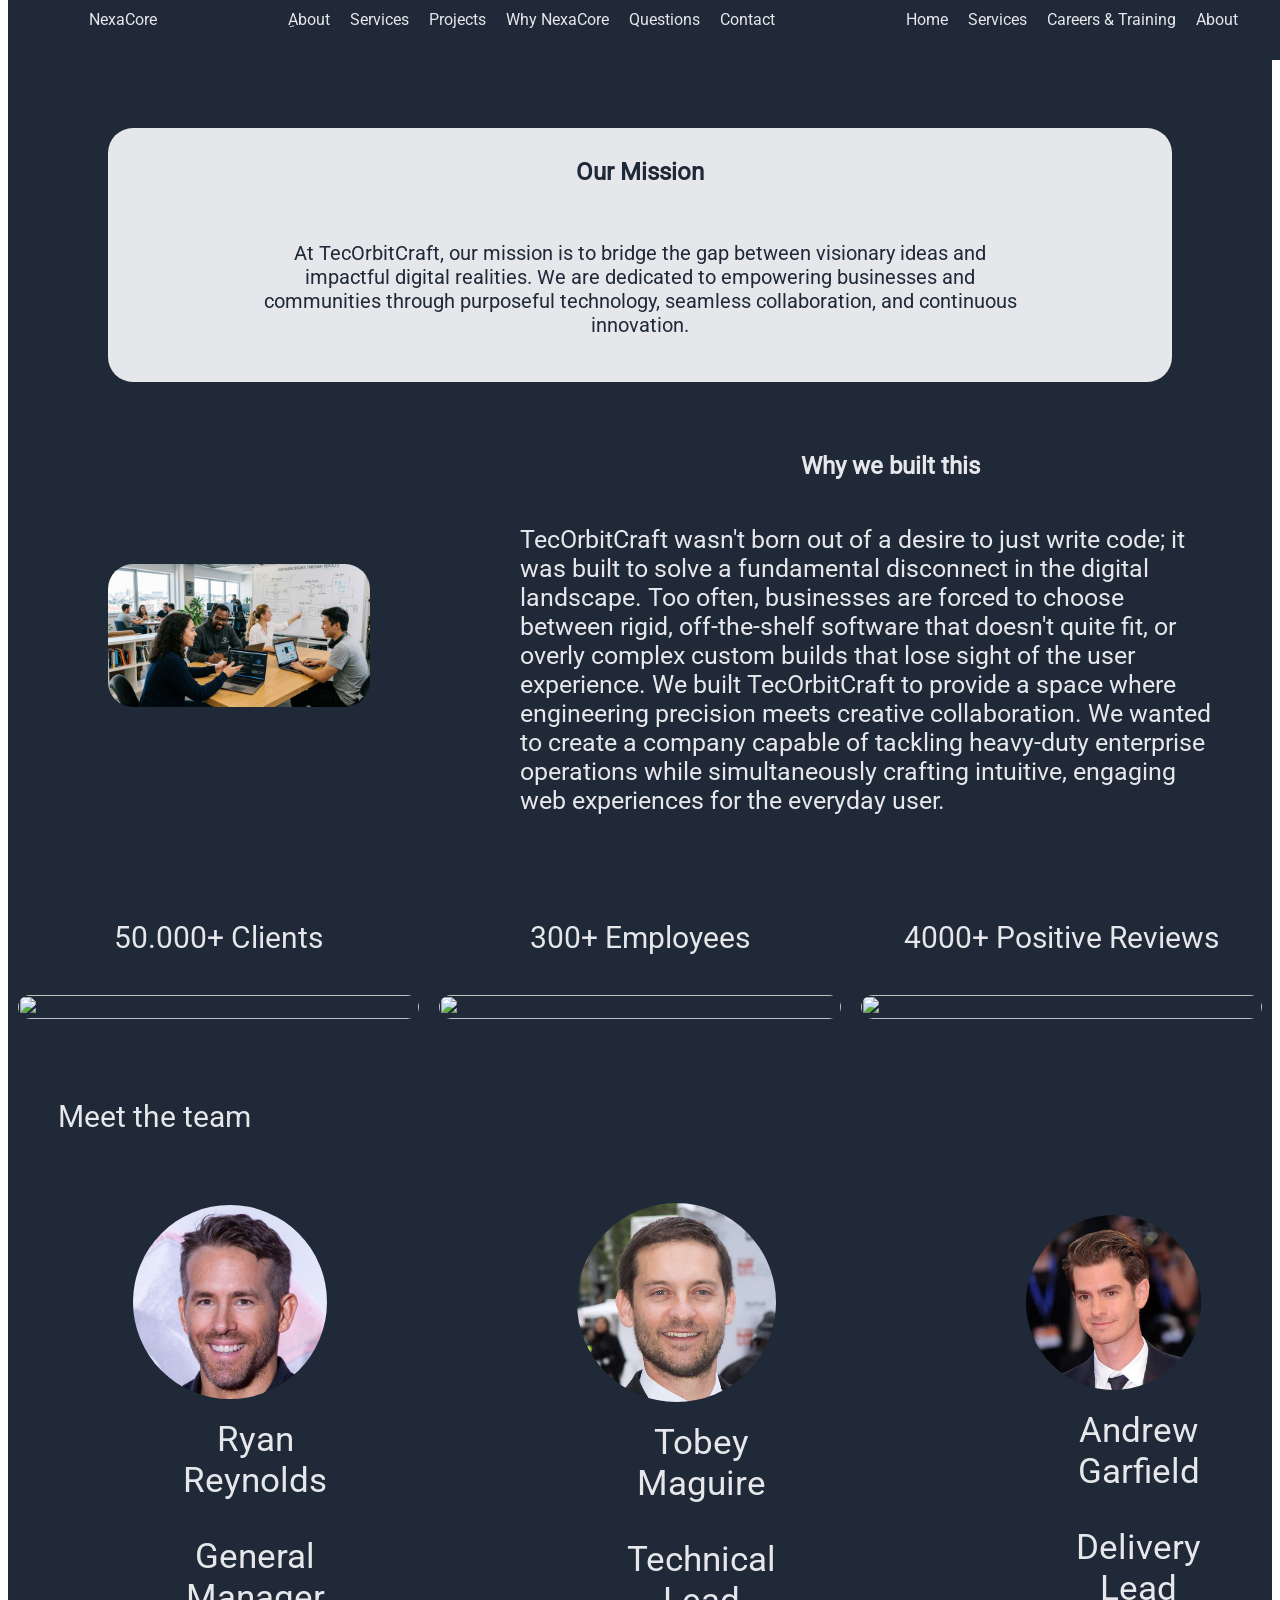
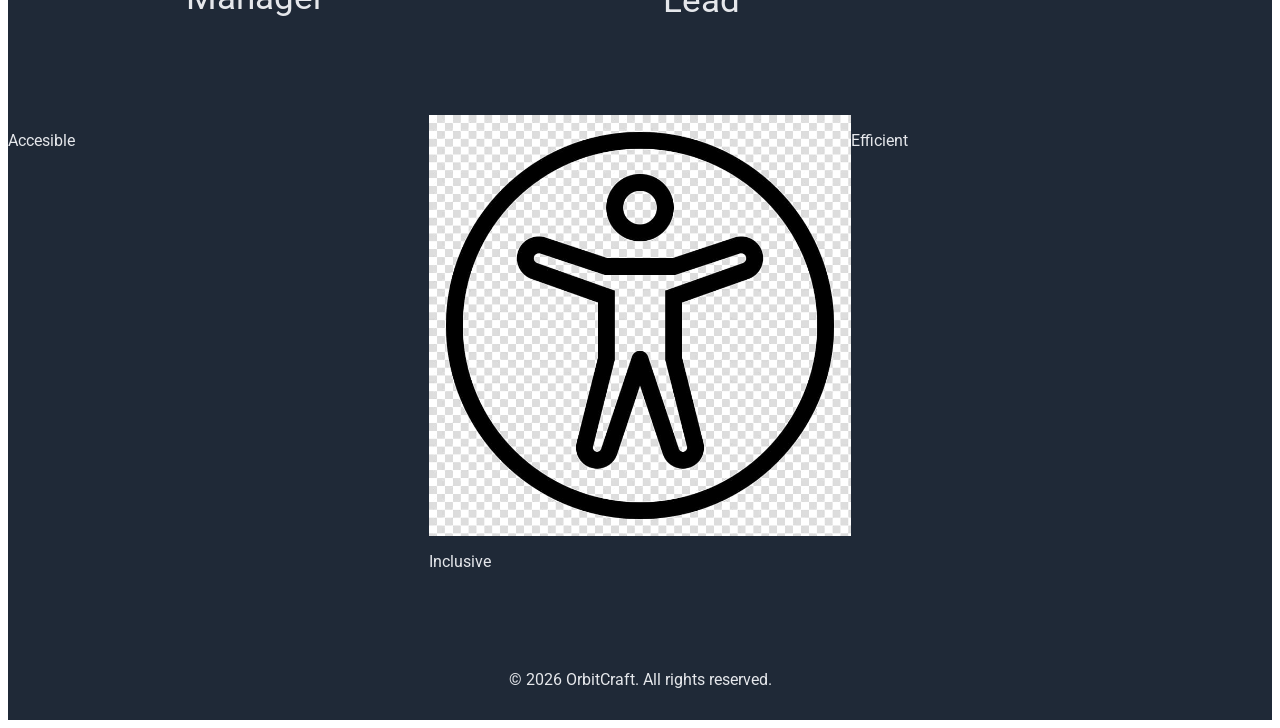
==== pages/About.html @ 0c3a6d4a "change name  About.html" ====
<!doctype html>
<html lang="en">
  <head>
    <meta charset="UTF-8" />
    <meta name="viewport" content="width=device-width, initial-scale=1.0" />
    <link rel="stylesheet" href="../css/aboutstyle.css" />
    <title>About Us</title>
  </head>
  <body>
     <header class="main-header">
      <div class="logo">NexaCore</div>
      <nav class="sub-nav">
        <a href="#hero">ِAbout</a>
        <a href="#services-section">Services</a>
        <a href="#projects-section">Projects</a>
        <a href="#Why-us-section">Why NexaCore</a>
        <a href="#faq-section">Questions</a>
        <a href="#footer">Contact</a>
      </nav>
      <nav class="main-nav">
        <a href="../index.html">Home</a>
        <a href="Services.html" >Services</a>
        <a href="Careers.html">Careers & Training</a>
        <a href="About.html" class="active">About</a>
      </nav>
    </header>

    <main>
      <section class = "mission-background">
        <div class = "our-mission">
          <h1>Our Mission</h1>
          <p>
            At TecOrbitCraft, our mission is to bridge the gap between visionary ideas and impactful digital realities.
            We are dedicated to empowering businesses and communities through purposeful technology, seamless collaboration, and continuous innovation.
          </p>
        </div>
      </section>
      <section class = "why-built">
        <div class ="built-img">
          <picture>
            <img src ="../imgs/why-build.png"/>
          </picture>
        </div>
        <div class = "built-txt">
          <h1>Why we built this</h1> 
          <p>
            TecOrbitCraft wasn't born out of a desire to just write code; it was built to solve a fundamental disconnect in the digital landscape.
            Too often, businesses are forced to choose between rigid, off-the-shelf software that doesn't quite fit, or overly complex custom builds that lose sight of the user experience.
            We built TecOrbitCraft to provide a space where engineering precision meets creative collaboration. 
            We wanted to create a company capable of tackling heavy-duty enterprise operations while simultaneously crafting intuitive, engaging web experiences for the everyday user.
          </p>
        </div>
      </section>
      <section class = "stats">
        <div class = "stats-labels">
          <p>50.000+ Clients</p>
          <p>300+ Employees</p>
          <p>4000+ Positive Reviews</p>
        </div>
        <div class = "stats-div">
          <picture class = "box">
            <img src ="../imgs/stats-clients.png"/>
          </picture>
          <picture class = "box">
            <img src ="../imgs/stats-employess.png"/>
          </picture>
          <picture class = "box">
            <img src ="../imgs/stats-satisfied-customers.png"/>
          </picture>
        </div>
      </section>
      <section class = "team">
        <p>Meet the team</p>
        <div class = "team-container">
          <div class = "team-div">
            <img src = "../imgs/team-one.jpg"/>
            <p>Ryan Reynolds</p>
            <p>General Manager</p>
          </div>
          <div class = "team-div">
            <img src = "../imgs/team-two.jpg"/>
            <p>Tobey Maguire</p>
            <p>Technical Lead</p>
          </div>
          <div class = "team-div">
            <img src = "../imgs/team-three.jpg"/>
            <p>Andrew Garfield</p>
            <p>Delivery Lead</p>
          </div>
          <div class = "team-div">
            <img src = "../imgs/team-four.jpg"/>
            <p>Tom Holland</p>
            <p>Lead Solutions Architect</p>
          </div>
        </div>
      </section>
      <section class = "values">
        <div>
          <img/>
          <p>Accesible</p>
          <p></p>
        </div>
        <div>
          <img src = "../imgs/accessibility.jpg"/>
          <p>Inclusive</p>
          <p></p>
        </div>
        <div>
          <img/>
          <p>Efficient</p>
          <p></p>
        </div>
      </section>
    </main>

    <footer>
      <p>&copy; 2026 OrbitCraft. All rights reserved.</p>
    </footer>
  </body>
</html>
---- css/aboutstyle.css ----
:root{
    --background-hero-color: #1f2937;
    --hero-logo-color: #F9FAF8;
    --secondary-link-text: #E5E7EB;
    --call-to-action: #3882F6;
    --quote-bg: #E5E7EB;
    --quote-text: #1F2937;
}


@font-face{
    font-family: "Roboto";
    src: url("../fonts/Roboto/Roboto-Regular.ttf"); 

}
@font-face{
    font-family: "Roboto Light";
    src: url("../fonts/Roboto/Roboto-Light.ttf")
}
header{
    display: flex;
    position: fixed;
    top: 0;
    z-index: 1000;
    width: 100%;
    height: 40px;
    padding: 20px 25px;
    background-color: var(--background-hero-color);
    color: var(--secondary-link-text);
    font-family: "Roboto";
    padding: 10px 15px;
    justify-content: space-around;
    transition: all 0.3s ease;
    border-bottom: 2px solid var(--background-header-color);
}

nav{
    display: flex;
    color:var(--secondary-link-text);
    text-decoration: none;
    gap: 20px;
    font-family: "Roboto";

}

a{
    text-decoration: none;
    color:var(--secondary-link-text);
}

.mission-background{
    display: flex;
    align-items: center;
    justify-content: center;
    width: 100%;
    background-color: var(--background-hero-color);
    padding-top: 20px;
    padding-bottom: 20px;
}

.our-mission{
    display: flex;
    flex-direction: column;
    align-items: center;
    justify-content: center;
    margin-top: 100px;
    margin-left: 100px;
    margin-right: 100px;
    padding: 10px 100px;
    border-radius: 25px;
    background-color: var(--quote-bg);
    font-family: "Roboto";
    color: var(--quote-text)
}
.our-mission p{
    display: flex;
    flex-direction: row;
    justify-content: center;
    align-content: center;
    padding: 15px 50px;
    font-size: 20px;
    text-align: center;
}

.why-built{
    display: flex;
    flex-direction: row;
    align-items: center;
    justify-content: center;
    background-color: var(--background-hero-color);
    font-family: "Roboto";
    color: var(--secondary-link-text);
    padding-top: 20px;
    padding-bottom: 20px;
}
.built-img{
    display: flex;
    float:left;
    justify-content: center;
    align-items: center;
    margin-left: 100px;
    margin-bottom: 100px;
    margin-top: 100px;
}
.built-img img{
    display: flex;
    flex-direction: column;
    width: 130%;
    height: auto;
    border-radius: 25px;
}
.built-txt{
    display: flex;
    flex-direction: column;
    justify-content: center;
    margin: 10px 10px;
}
.built-txt h1{
    display: flex;
    justify-content: center;
    margin-left: 200px;
}
.built-txt p{
    display: flex;
    justify-content: center;
    font-size: 25px;
    margin-left: 200px;
    padding-right: 50px;
}

.stats{
    display: flex;
    flex-direction: column;
    background-color: #1F2937;
    font-family: "Roboto";
    color: var(--secondary-link-text);
    padding-top: 20px;
    padding-bottom: 20px;
}
.stats-labels{
    display: flex;
    flex-direction: row;
    width: 100%;
}
.stats p{
    display: flex;
    flex-direction: row;
    justify-content: center;
    width: 33.33%;
    font-size: 30px;
}
.stats-div{
    display: flex;
    width: 100%;
    height: auto;
}
.box{
    display: flex;
    margin: 10px;
    width: 33.33%;
    border-radius: 30px;
}
.box img{
    display:flex ;
    height: 100%;
    width: 100%;
    border-radius: 30px;
}

.team{
    display: flex;
    flex-direction: column;
    width: 100%;
    font-family: "Roboto";
    color: var(--secondary-link-text);
    background-color: var(--background-hero-color);
    padding-bottom: 20px;
}
.team p{
    display: flex;
    margin-left: 50px;
    margin-top: 50px;
    font-size: 30px;

}
.team-container{
    display: flex;
    flex-direction: row;
    align-items: center;
}
.team-div{
    display: flex;
    flex-direction: column;
    align-items: center;
    text-align: center;
    width: 25%;
    aspect-ratio: 1/1;
    border-radius: 50%px;
    padding-left: 125px;
    padding-right: 125px;
}
.team-div img{
    width: 100%;
    aspect-ratio: 1/1;
    border-radius: 50%;
    padding: 10px;
    margin: 10px;
}
.team-div p{
    font-size: 35px;
    padding: 0px;
    margin-top: 0px;
}

.values{
    display: flex;
    flex-direction: row;
    width: 100%;
    font-family: "Roboto";
    color: var(--secondary-link-text);
    background-color: var(--background-hero-color);
    padding-top: 20px;
    padding-bottom: 20px;
}
.values div{
    display: flex;
    flex-direction: column;
    width: 33.33%;
}

footer{
    background-color: var(--background-hero-color);
    display: flex;
    text-align: center;
    justify-content: center;
    padding: 15px 25px;
    color:var(--secondary-link-text);
    font-family: "Roboto";
}
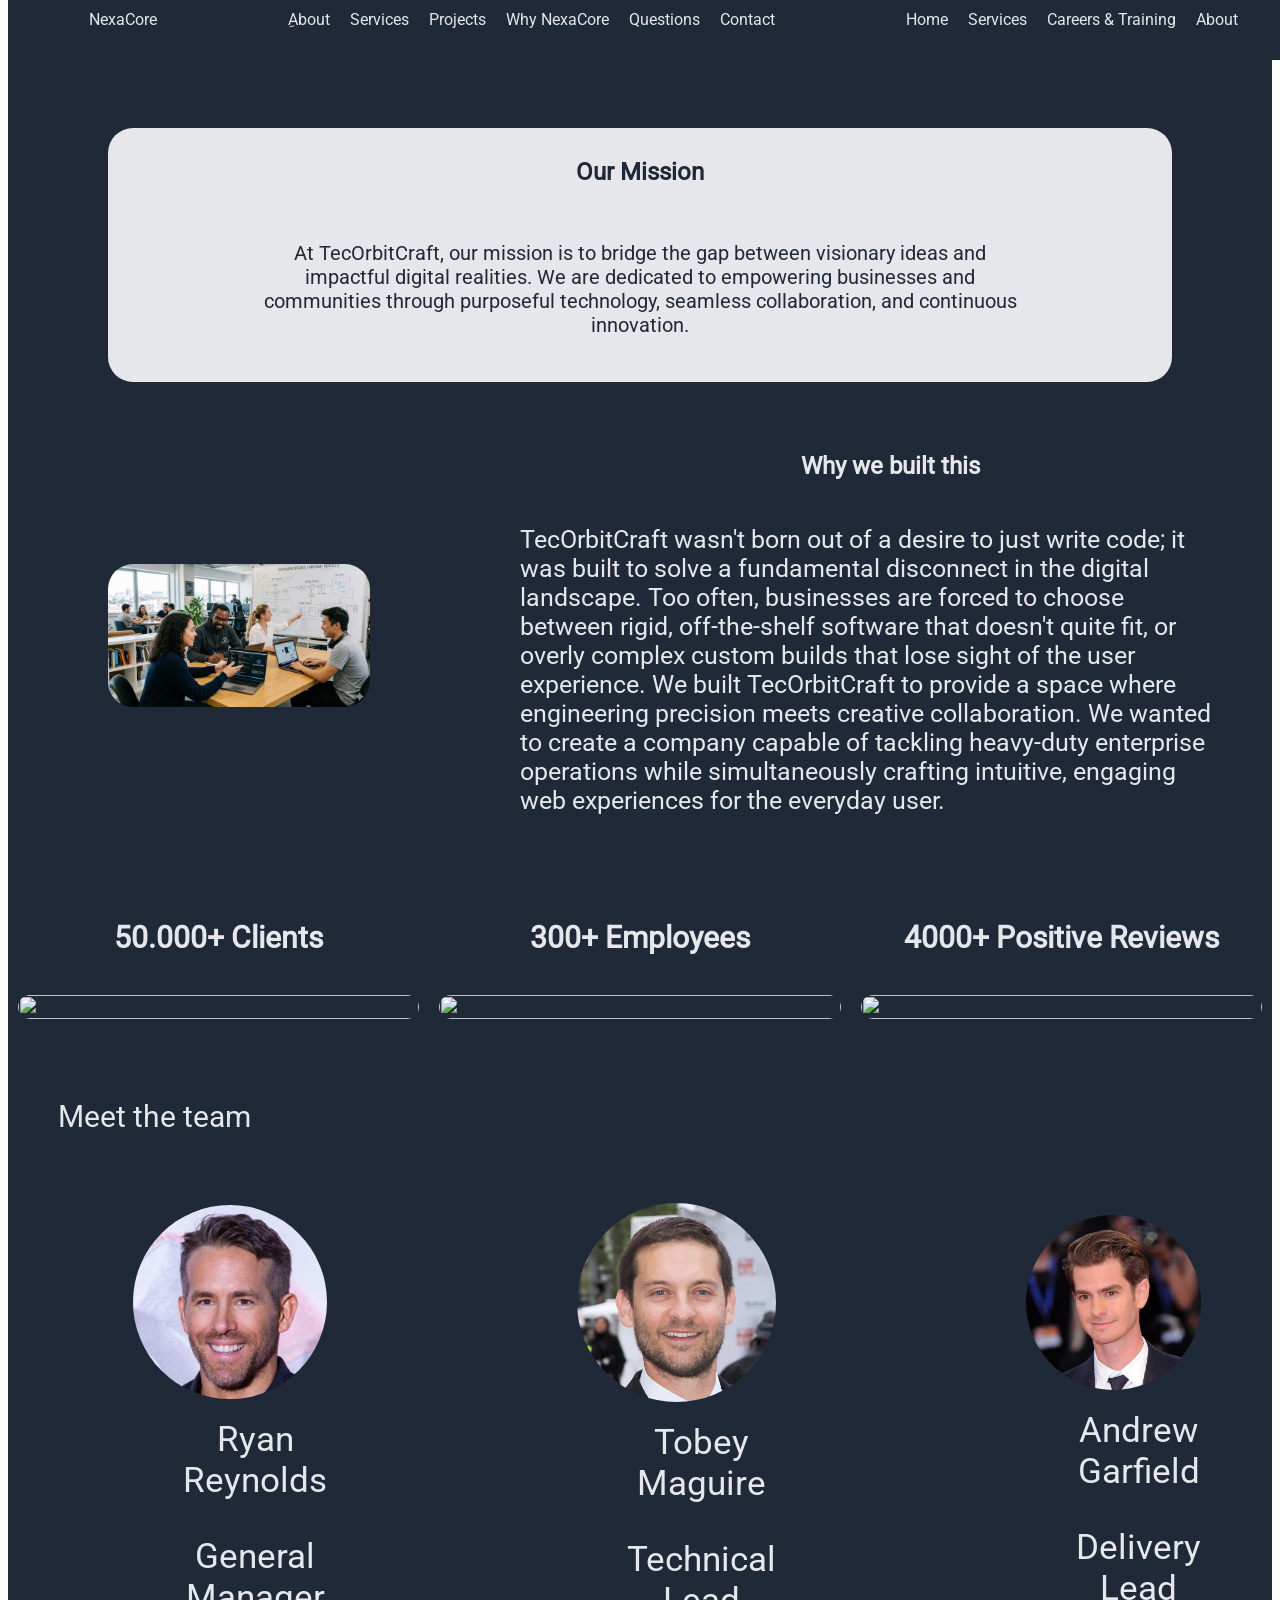
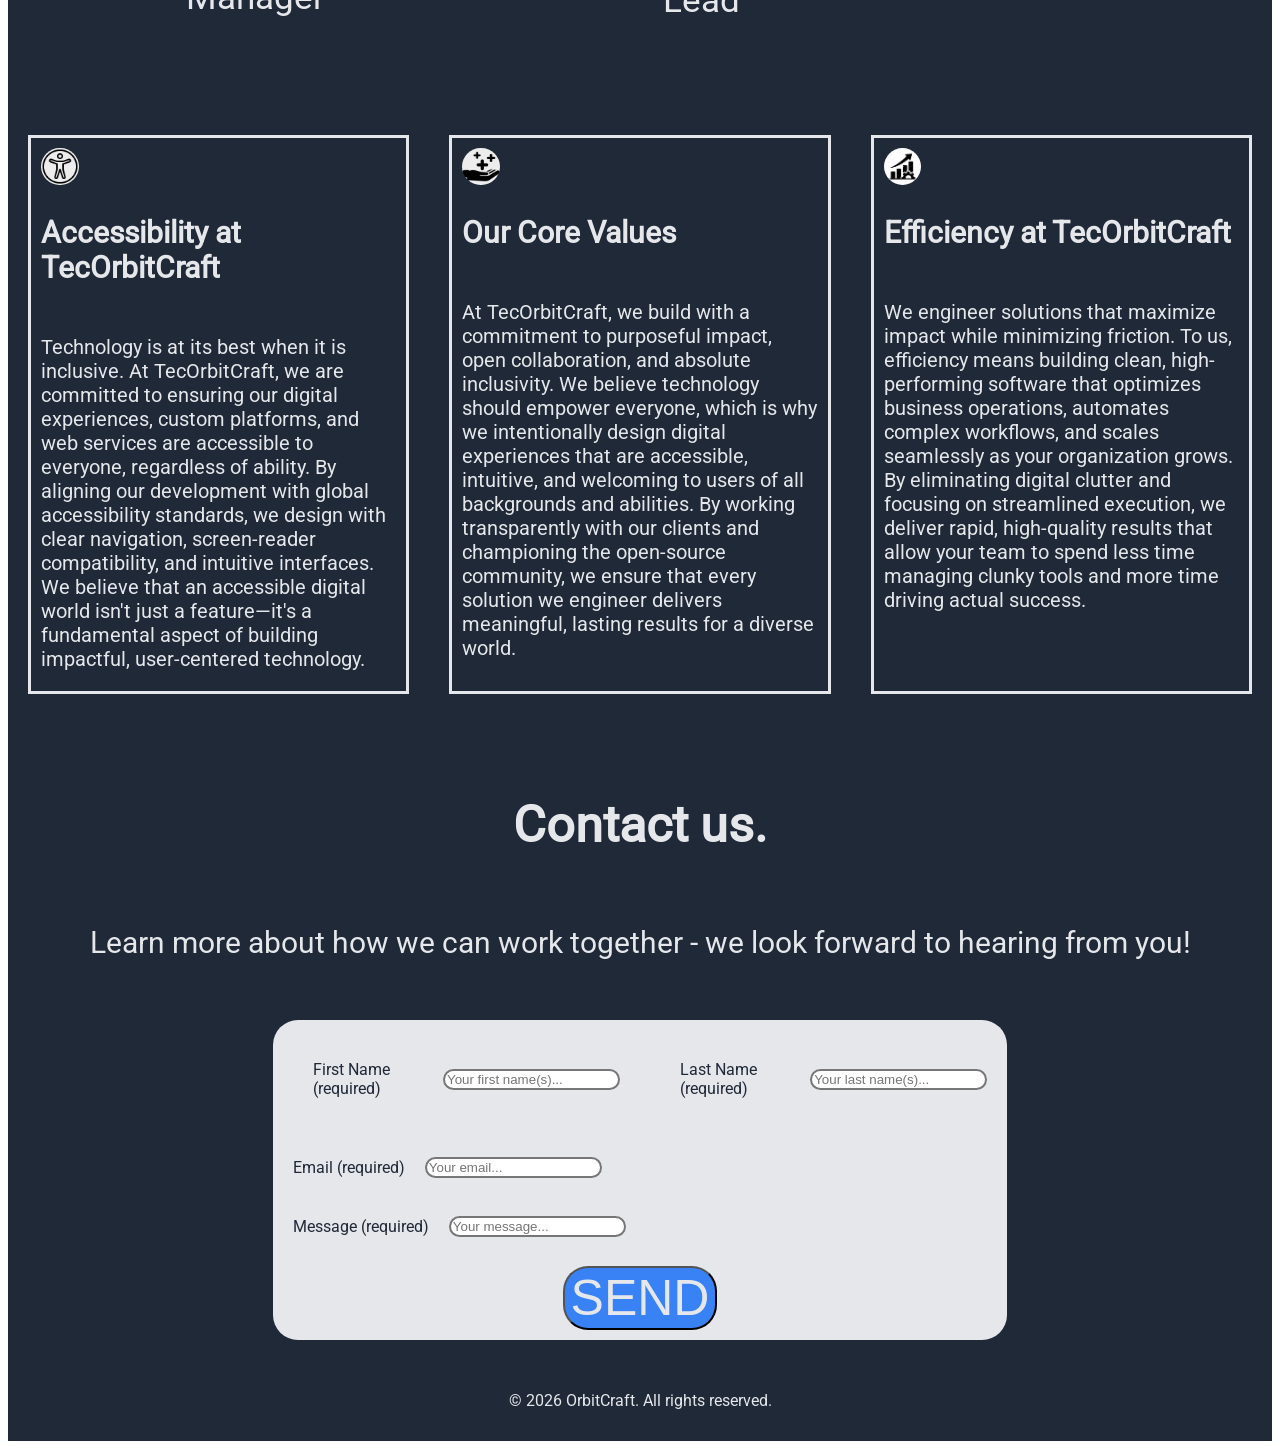
==== commit b9995f8b: "About basically done" ====
--- a/pages/About.html
+++ b/pages/About.html
@@ -28,7 +28,7 @@
     <main>
       <section class = "mission-background">
         <div class = "our-mission">
-          <h1>Our Mission</h1>
+          <h1><strong>Our Mission</strong></h1>
           <p>
             At TecOrbitCraft, our mission is to bridge the gap between visionary ideas and impactful digital realities.
             We are dedicated to empowering businesses and communities through purposeful technology, seamless collaboration, and continuous innovation.
@@ -53,9 +53,9 @@
       </section>
       <section class = "stats">
         <div class = "stats-labels">
-          <p>50.000+ Clients</p>
-          <p>300+ Employees</p>
-          <p>4000+ Positive Reviews</p>
+          <p><strong>50.000+ Clients</strong></p>
+          <p><strong>300+ Employees</strong></p>
+          <p><strong>4000+ Positive Reviews</strong></p>
         </div>
         <div class = "stats-div">
           <picture class = "box">
@@ -95,20 +95,63 @@
         </div>
       </section>
       <section class = "values">
-        <div>
-          <img/>
-          <p>Accesible</p>
-          <p></p>
+        <div class = "values-div">
+          <img src = "../imgs/accessibility.jpg"/>
+          <p class = "title"><strong>Accessibility at TecOrbitCraft</strong></p>
+          <p class = "paragraph">Technology is at its best when it is inclusive. 
+            At TecOrbitCraft, we are committed to ensuring our digital experiences, custom platforms, and web services are accessible to everyone, regardless of ability. 
+            By aligning our development with global accessibility standards, we design with clear navigation, screen-reader compatibility, and intuitive interfaces. 
+            We believe that an accessible digital world isn't just a feature—it's a fundamental aspect of building impactful, user-centered technology.
+          </p>
         </div>
-        <div>
-          <img src = "../imgs/accessibility.jpg"/>
-          <p>Inclusive</p>
-          <p></p>
+        <div class = "values-div">
+          <img src = "../imgs/values.jpg"/>
+          <p class = "title"><strong>Our Core Values</strong></p>
+          <p class = "paragraph">
+            At TecOrbitCraft, we build with a commitment to purposeful impact, open collaboration, and absolute inclusivity. 
+            We believe technology should empower everyone, which is why we intentionally design digital experiences that are accessible, intuitive, and welcoming to users of all backgrounds and abilities. 
+            By working transparently with our clients and championing the open-source community, we ensure that every solution we engineer delivers meaningful, lasting results for a diverse world.
+          </p>
         </div>
-        <div>
-          <img/>
-          <p>Efficient</p>
-          <p></p>
+        <div class = "values-div">
+          <img src = "../imgs/efficiency.jpg"/>
+          <p class = "title"><strong>Efficiency at TecOrbitCraft</strong></p>
+          <p class = "paragraph">
+            We engineer solutions that maximize impact while minimizing friction. 
+            To us, efficiency means building clean, high-performing software that optimizes business operations, automates complex workflows, and scales seamlessly as your organization grows. 
+            By eliminating digital clutter and focusing on streamlined execution, we deliver rapid, high-quality results that allow your team to spend less time managing clunky tools and more time driving actual success.
+          </p>
+        </div>
+      </section>
+      <section class = "contact">
+        <div class = "contact-label">
+          <h1>Contact us.</h1>
+          <p>Learn more about how we can work together - we look forward to hearing from you!</p>
+        </div>
+        <div class= "contact-form">
+          <form>
+            <div class = "form-names">
+              <div class= "names-fields">
+                <label for = "fname">First Name (required)</label>
+                <input type = "text" name = "firstname" placeholder = "Your first name(s)...">
+              </div>
+              <div class = "names-fields">
+                <label for = "lname">Last Name (required)</label>
+                <input type = "text" name = "lastname" placeholder = "Your last name(s)...">
+              </div>
+            </div>
+            <div class = "form-email">
+              <label for = "email">Email (required)</label>
+              <input type = "text" name = "email" placeholder = "Your email...">
+            </div>
+            <div class = "form-message">
+              <label for = "message">Message (required)</label>
+              <input type = "text" name = "message" placeholder = "Your message...">
+            </div>
+            <div class = "button-container">
+              <button>SEND</button>
+            </div>
+          </form>
         </div>
       </section>
     </main>
--- a/css/aboutstyle.css
+++ b/css/aboutstyle.css
@@ -131,7 +131,7 @@
 .stats{
     display: flex;
     flex-direction: column;
-    background-color: #1F2937;
+    background-color: var(--background-hero-color);
     font-family: "Roboto";
     color: var(--secondary-link-text);
     padding-top: 20px;
@@ -226,6 +226,136 @@
     display: flex;
     flex-direction: column;
     width: 33.33%;
+    margin: 20px;
+    border-style: solid;
+    margin: 20px;
+}
+.values-div img{
+    display: flex;
+    width: 10%;
+    aspect-ratio: 1/1;
+    border-radius: 50%;
+    margin-left: 10px;
+    margin-top: 10px;
+}
+.title{
+    display: flex;
+    margin-left: 10px;
+    font-size: 30px;
+}
+.paragraph{
+    display: flex;
+    margin-left: 10px;
+    margin-right: 10px;
+    font-size: 20px;
+}
+
+.contact{
+    display: flex;
+    flex-direction: column;
+    align-items: center;
+    background-color: var(--background-hero-color);
+    font-family: "Roboto";
+    color: var(--secondary-link-text);
+    padding: 20px;
+}
+.contact-label{
+    display: flex;
+    flex-direction: column;
+    align-items: center;
+}
+.contact-label h1{
+    display: flex;
+    font-size: 50px;
+}
+.contact-label p{
+    display: flex;
+    font-size: 30px;
+}
+.contact-form{
+    display: flex;
+    flex-direction: column;
+    align-items: center;
+    justify-content: center;
+    background-color: var(--quote-bg);
+    width: 60%;
+    border-radius: 25px;
+    margin-top: 30px;
+}
+.contact-form form{
+    display: flex;
+    flex-direction: column;
+    align-items: center;
+    justify-content: center;
+}
+.form-names{
+    display: flex;
+    flex-direction: row;
+    align-items: center;
+    width: 100%;
+    height: auto;
+}
+.form-names div{
+    display: flex;
+    flex-direction: row;
+    align-items: center;
+    margin: 20px;
+}
+.names-fields label{
+    display: flex;
+    margin: 20px;
+    color: var(--quote-text);
+    text-align: left;
+}
+.names-fields input{
+    border-style: solid;
+    border-radius: 25px;
+}
+.form-email{
+    display: flex;
+    flex-direction: row;
+    align-items: center;
+    width: 100%;
+    height: auto;
+}
+.form-email label{
+    display: flex;
+    margin: 20px;
+    color: var(--quote-text);
+    text-align: left;
+}
+.form-email input{
+    border-style: solid;
+    border-radius: 25px;
+}
+.form-message{
+    display: flex;
+    flex-direction: row;
+    align-items: center;
+    width: 100%;
+    height: auto;
+}
+.form-message label{
+    display: flex;
+    margin: 20px;
+    color: var(--quote-text);
+    text-align: left;
+}
+.form-message input{
+    border-style: solid;
+    border-radius: 25px;
+}
+.button-container{
+    display: flex;
+    align-items: center;
+    margin: 10px;
+}
+.contact-form button{
+    display: flex;
+    border-radius: 25px;
+    background-color: var(--call-to-action);
+    color: var(--secondary-link-text);
+    font-size: 50px;
 }
 
 footer{
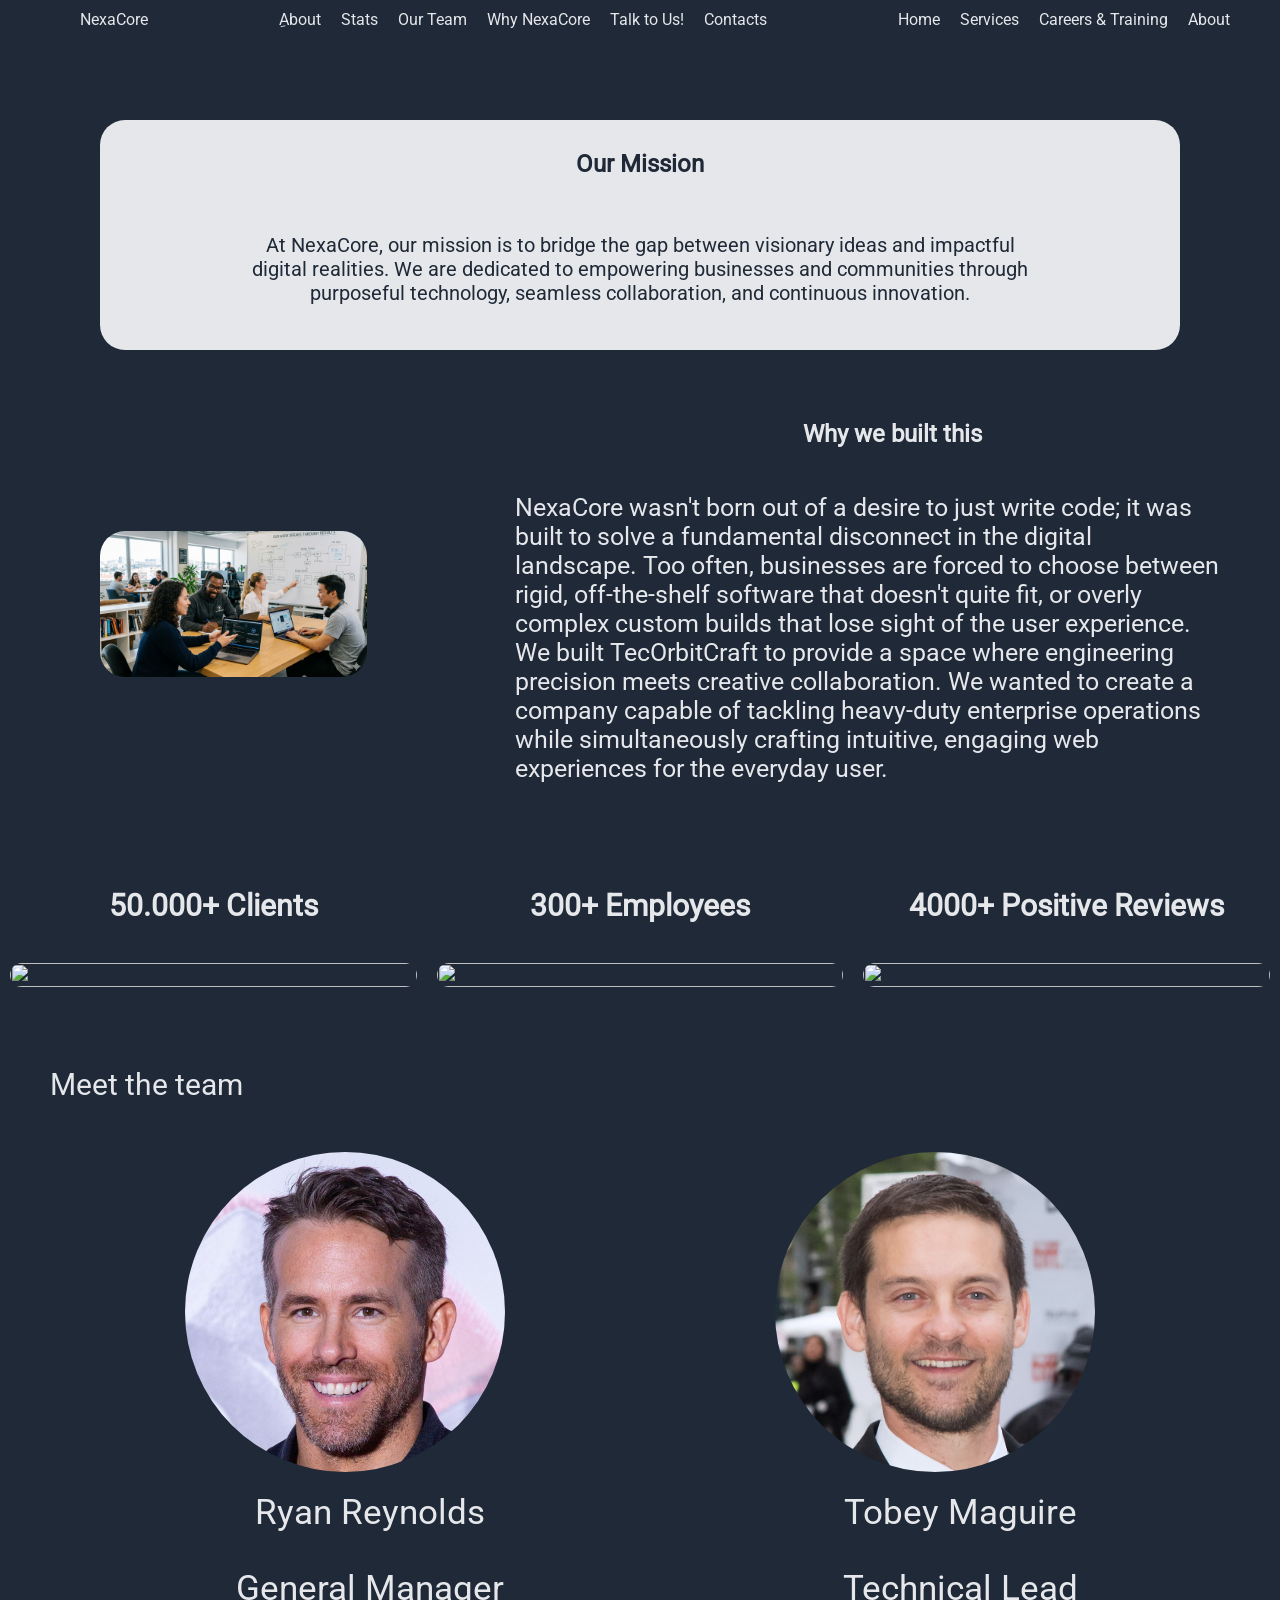
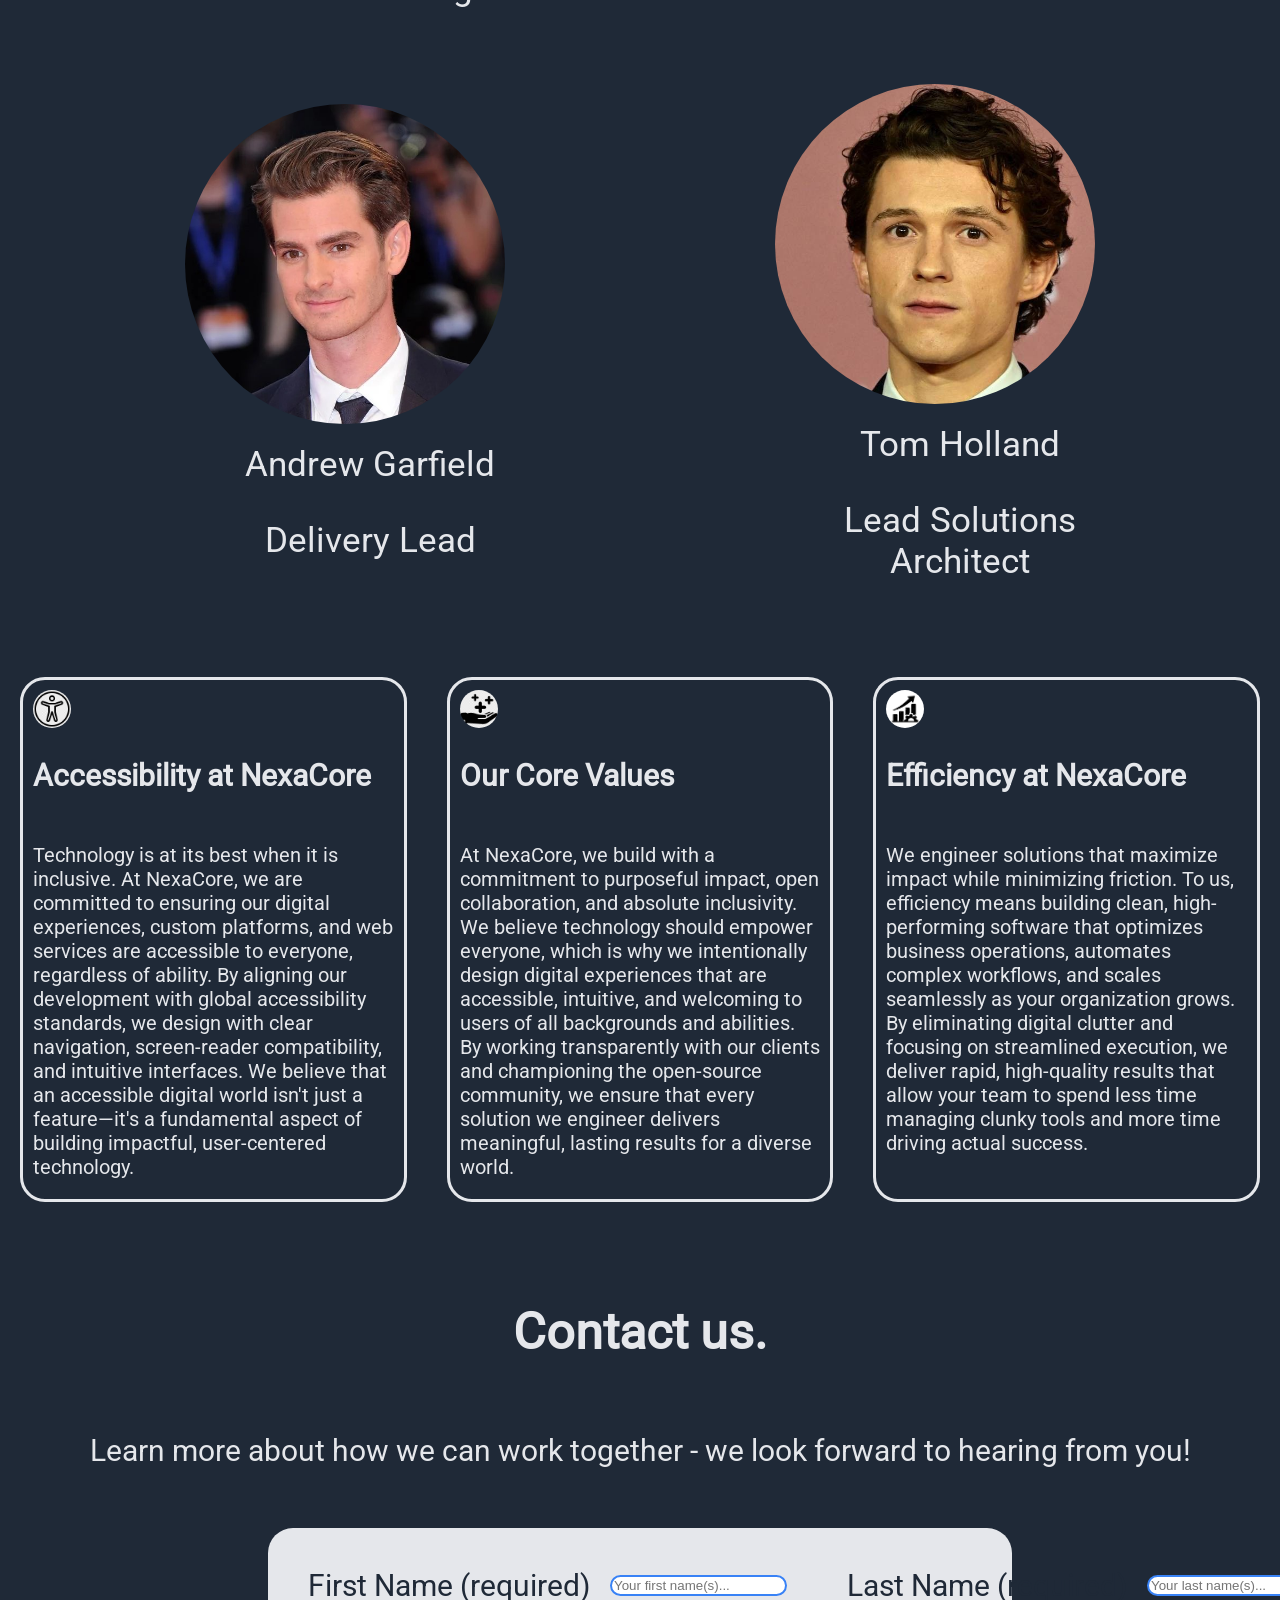
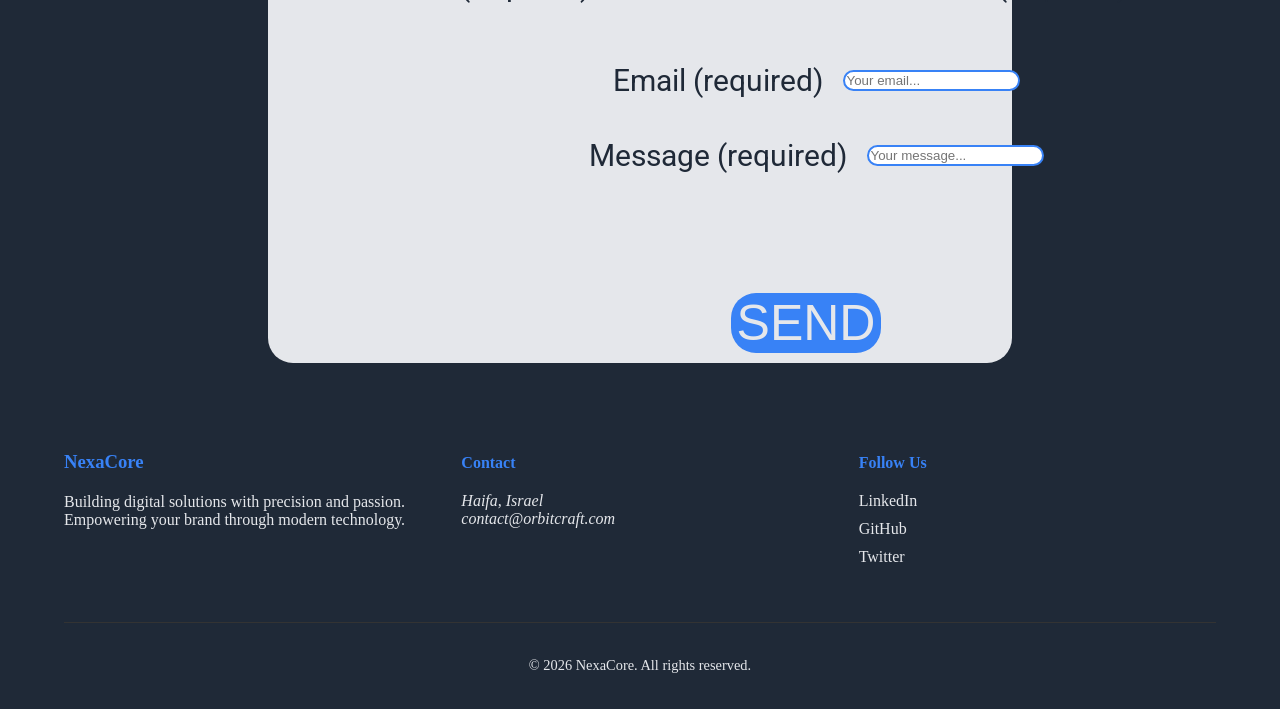
==== commit 6f98c4f4: "About adjustments" ====
--- a/pages/About.html
+++ b/pages/About.html
@@ -11,11 +11,11 @@
       <div class="logo">NexaCore</div>
       <nav class="sub-nav">
         <a href="#hero">ِAbout</a>
-        <a href="#services-section">Services</a>
-        <a href="#projects-section">Projects</a>
-        <a href="#Why-us-section">Why NexaCore</a>
-        <a href="#faq-section">Questions</a>
-        <a href="#footer">Contact</a>
+        <a href="#stats">Stats</a>
+        <a href="#team">Our Team</a>
+        <a href="#values">Why NexaCore</a>
+        <a href="#contacts">Talk to Us!</a>
+        <a href="#footer">Contacts</a>
       </nav>
       <nav class="main-nav">
         <a href="../index.html">Home</a>
@@ -30,7 +30,7 @@
         <div class = "our-mission">
           <h1><strong>Our Mission</strong></h1>
           <p>
-            At TecOrbitCraft, our mission is to bridge the gap between visionary ideas and impactful digital realities.
+            At NexaCore, our mission is to bridge the gap between visionary ideas and impactful digital realities.
             We are dedicated to empowering businesses and communities through purposeful technology, seamless collaboration, and continuous innovation.
           </p>
         </div>
@@ -44,14 +44,14 @@
         <div class = "built-txt">
           <h1>Why we built this</h1> 
           <p>
-            TecOrbitCraft wasn't born out of a desire to just write code; it was built to solve a fundamental disconnect in the digital landscape.
+            NexaCore wasn't born out of a desire to just write code; it was built to solve a fundamental disconnect in the digital landscape.
             Too often, businesses are forced to choose between rigid, off-the-shelf software that doesn't quite fit, or overly complex custom builds that lose sight of the user experience.
             We built TecOrbitCraft to provide a space where engineering precision meets creative collaboration. 
             We wanted to create a company capable of tackling heavy-duty enterprise operations while simultaneously crafting intuitive, engaging web experiences for the everyday user.
           </p>
         </div>
       </section>
-      <section class = "stats">
+      <section class = "stats" id = "stats">
         <div class = "stats-labels">
           <p><strong>50.000+ Clients</strong></p>
           <p><strong>300+ Employees</strong></p>
@@ -69,7 +69,7 @@
           </picture>
         </div>
       </section>
-      <section class = "team">
+      <section class = "team" id = "team">
         <p>Meet the team</p>
         <div class = "team-container">
           <div class = "team-div">
@@ -94,12 +94,12 @@
           </div>
         </div>
       </section>
-      <section class = "values">
+      <section class = "values" id = "values">
         <div class = "values-div">
           <img src = "../imgs/accessibility.jpg"/>
-          <p class = "title"><strong>Accessibility at TecOrbitCraft</strong></p>
+          <p class = "title"><strong>Accessibility at NexaCore</strong></p>
           <p class = "paragraph">Technology is at its best when it is inclusive. 
-            At TecOrbitCraft, we are committed to ensuring our digital experiences, custom platforms, and web services are accessible to everyone, regardless of ability. 
+            At NexaCore, we are committed to ensuring our digital experiences, custom platforms, and web services are accessible to everyone, regardless of ability. 
             By aligning our development with global accessibility standards, we design with clear navigation, screen-reader compatibility, and intuitive interfaces. 
             We believe that an accessible digital world isn't just a feature—it's a fundamental aspect of building impactful, user-centered technology.
           </p>
@@ -108,14 +108,14 @@
           <img src = "../imgs/values.jpg"/>
           <p class = "title"><strong>Our Core Values</strong></p>
           <p class = "paragraph">
-            At TecOrbitCraft, we build with a commitment to purposeful impact, open collaboration, and absolute inclusivity. 
+            At NexaCore, we build with a commitment to purposeful impact, open collaboration, and absolute inclusivity. 
             We believe technology should empower everyone, which is why we intentionally design digital experiences that are accessible, intuitive, and welcoming to users of all backgrounds and abilities. 
             By working transparently with our clients and championing the open-source community, we ensure that every solution we engineer delivers meaningful, lasting results for a diverse world.
           </p>
         </div>
         <div class = "values-div">
           <img src = "../imgs/efficiency.jpg"/>
-          <p class = "title"><strong>Efficiency at TecOrbitCraft</strong></p>
+          <p class = "title"><strong>Efficiency at NexaCore</strong></p>
           <p class = "paragraph">
             We engineer solutions that maximize impact while minimizing friction. 
             To us, efficiency means building clean, high-performing software that optimizes business operations, automates complex workflows, and scales seamlessly as your organization grows. 
@@ -123,7 +123,7 @@
           </p>
         </div>
       </section>
-      <section class = "contact">
+      <section class = "contact" id= "contacts">
         <div class = "contact-label">
           <h1>Contact us.</h1>
           <p>Learn more about how we can work together - we look forward to hearing from you!</p>
@@ -156,8 +156,49 @@
       </section>
     </main>
 
-    <footer>
-      <p>&copy; 2026 OrbitCraft. All rights reserved.</p>
+    <footer id="footer">
+      <div class="footer-container">
+        <div class="footer-column">
+          <h3>NexaCore</h3>
+          <p>
+            Building digital solutions with precision and passion. Empowering
+            your brand through modern technology.
+          </p>
+        </div>
+
+        <div class="footer-column">
+          <h4>Contact</h4>
+          <address>
+            Haifa, Israel<br >
+
+            <a href="mailto:contact@orbitcraft.com">contact@orbitcraft.com</a>
+          </address>
+        </div>
+
+        <div class="footer-column">
+          <h4>Follow Us</h4>
+          <div class="social-links">
+            <ul>
+              <li>
+                <a
+                  href="https://www.linkedin.com/company/nexacoredigitalnet/posts/?feedView=all"
+                  >LinkedIn</a
+                >
+              </li>
+              <li>
+                <a href="https://github.com/metaspheres/css-assignment"
+                  >GitHub</a
+                >
+              </li>
+              <li><a href="https://www.nexacore.com.my/contact">Twitter</a></li>
+            </ul>
+          </div>
+        </div>
+      </div>
+
+      <div class="footer-bottom">
+        <p>&copy; 2026 NexaCore. All rights reserved.</p>
+      </div>
     </footer>
   </body>
 </html>
--- a/css/aboutstyle.css
+++ b/css/aboutstyle.css
@@ -17,6 +17,10 @@
     font-family: "Roboto Light";
     src: url("../fonts/Roboto/Roboto-Light.ttf")
 }
+
+body{
+    margin: 0 auto;
+}
 header{
     display: flex;
     position: fixed;
@@ -187,6 +191,9 @@
     display: flex;
     flex-direction: row;
     align-items: center;
+    justify-content: center;
+    flex-wrap: wrap; 
+    gap: 20px;
 }
 .team-div{
     display: flex;
@@ -228,6 +235,7 @@
     width: 33.33%;
     margin: 20px;
     border-style: solid;
+    border-radius: 25px;
     margin: 20px;
 }
 .values-div img{
@@ -253,6 +261,7 @@
 .contact{
     display: flex;
     flex-direction: column;
+    flex-wrap: wrap;
     align-items: center;
     background-color: var(--background-hero-color);
     font-family: "Roboto";
@@ -270,15 +279,18 @@
 }
 .contact-label p{
     display: flex;
+    text-align: center;
     font-size: 30px;
 }
 .contact-form{
     display: flex;
     flex-direction: column;
+    flex-wrap: wrap;
     align-items: center;
     justify-content: center;
     background-color: var(--quote-bg);
     width: 60%;
+    aspect-ratio: 1/0.5;
     border-radius: 25px;
     margin-top: 30px;
 }
@@ -286,7 +298,8 @@
     display: flex;
     flex-direction: column;
     align-items: center;
-    justify-content: center;
+    justify-content: space-around;
+
 }
 .form-names{
     display: flex;
@@ -299,6 +312,7 @@
     display: flex;
     flex-direction: row;
     align-items: center;
+    width: 50%;
     margin: 20px;
 }
 .names-fields label{
@@ -306,16 +320,18 @@
     margin: 20px;
     color: var(--quote-text);
     text-align: left;
+    font-size: 30px;
+    white-space: nowrap;
 }
 .names-fields input{
     border-style: solid;
     border-radius: 25px;
+    border-color: var(--call-to-action);
 }
 .form-email{
     display: flex;
     flex-direction: row;
     align-items: center;
-    width: 100%;
     height: auto;
 }
 .form-email label{
@@ -323,16 +339,17 @@
     margin: 20px;
     color: var(--quote-text);
     text-align: left;
+    font-size: 30px;
 }
 .form-email input{
     border-style: solid;
     border-radius: 25px;
+    border-color: var(--call-to-action);
 }
 .form-message{
     display: flex;
     flex-direction: row;
     align-items: center;
-    width: 100%;
     height: auto;
 }
 .form-message label{
@@ -340,30 +357,73 @@
     margin: 20px;
     color: var(--quote-text);
     text-align: left;
+    font-size: 30px;
 }
 .form-message input{
     border-style: solid;
     border-radius: 25px;
+    border-color: var(--call-to-action);
 }
 .button-container{
     display: flex;
     align-items: center;
     margin: 10px;
+    margin-top: 100px;
 }
 .contact-form button{
     display: flex;
     border-radius: 25px;
+    border-style: hidden;
     background-color: var(--call-to-action);
     color: var(--secondary-link-text);
     font-size: 50px;
 }
 
-footer{
-    background-color: var(--background-hero-color);
-    display: flex;
+#footer {
+    background-color:var(--background-hero-color);   
+    color: var(--secondary-link-text);
+    padding: 50px 5% 20px;
+}
+
+.footer-container {
+    display: flex;
+    flex-wrap: wrap; 
+    gap: 40px;
+    justify-content: space-between;
+}
+
+.footer-column {
+    flex: 1;
+    min-width: 200px;
+}
+
+.footer-column h3, .footer-column h4 {
+    margin-bottom: 20px;
+    color:var(--call-to-action); 
+}
+
+.footer-column ul {
+    list-style: none;
+    padding: 0;
+}
+
+.footer-column ul li a {
+    color: var(--secondary-link-text);
+    text-decoration: none;
+    display: block;
+    margin-bottom: 10px;
+}
+
+.footer-bottom {
     text-align: center;
-    justify-content: center;
-    padding: 15px 25px;
-    color:var(--secondary-link-text);
-    font-family: "Roboto";
+    margin-top: 40px;
+    padding-top: 20px;
+    border-top: 1px solid #333;
+    font-size: 0.9rem;
+}
+
+@media screen and (max-width: 1050px) {
+ .team-container{
+    flex-wrap: wrap;
+ }   
 }
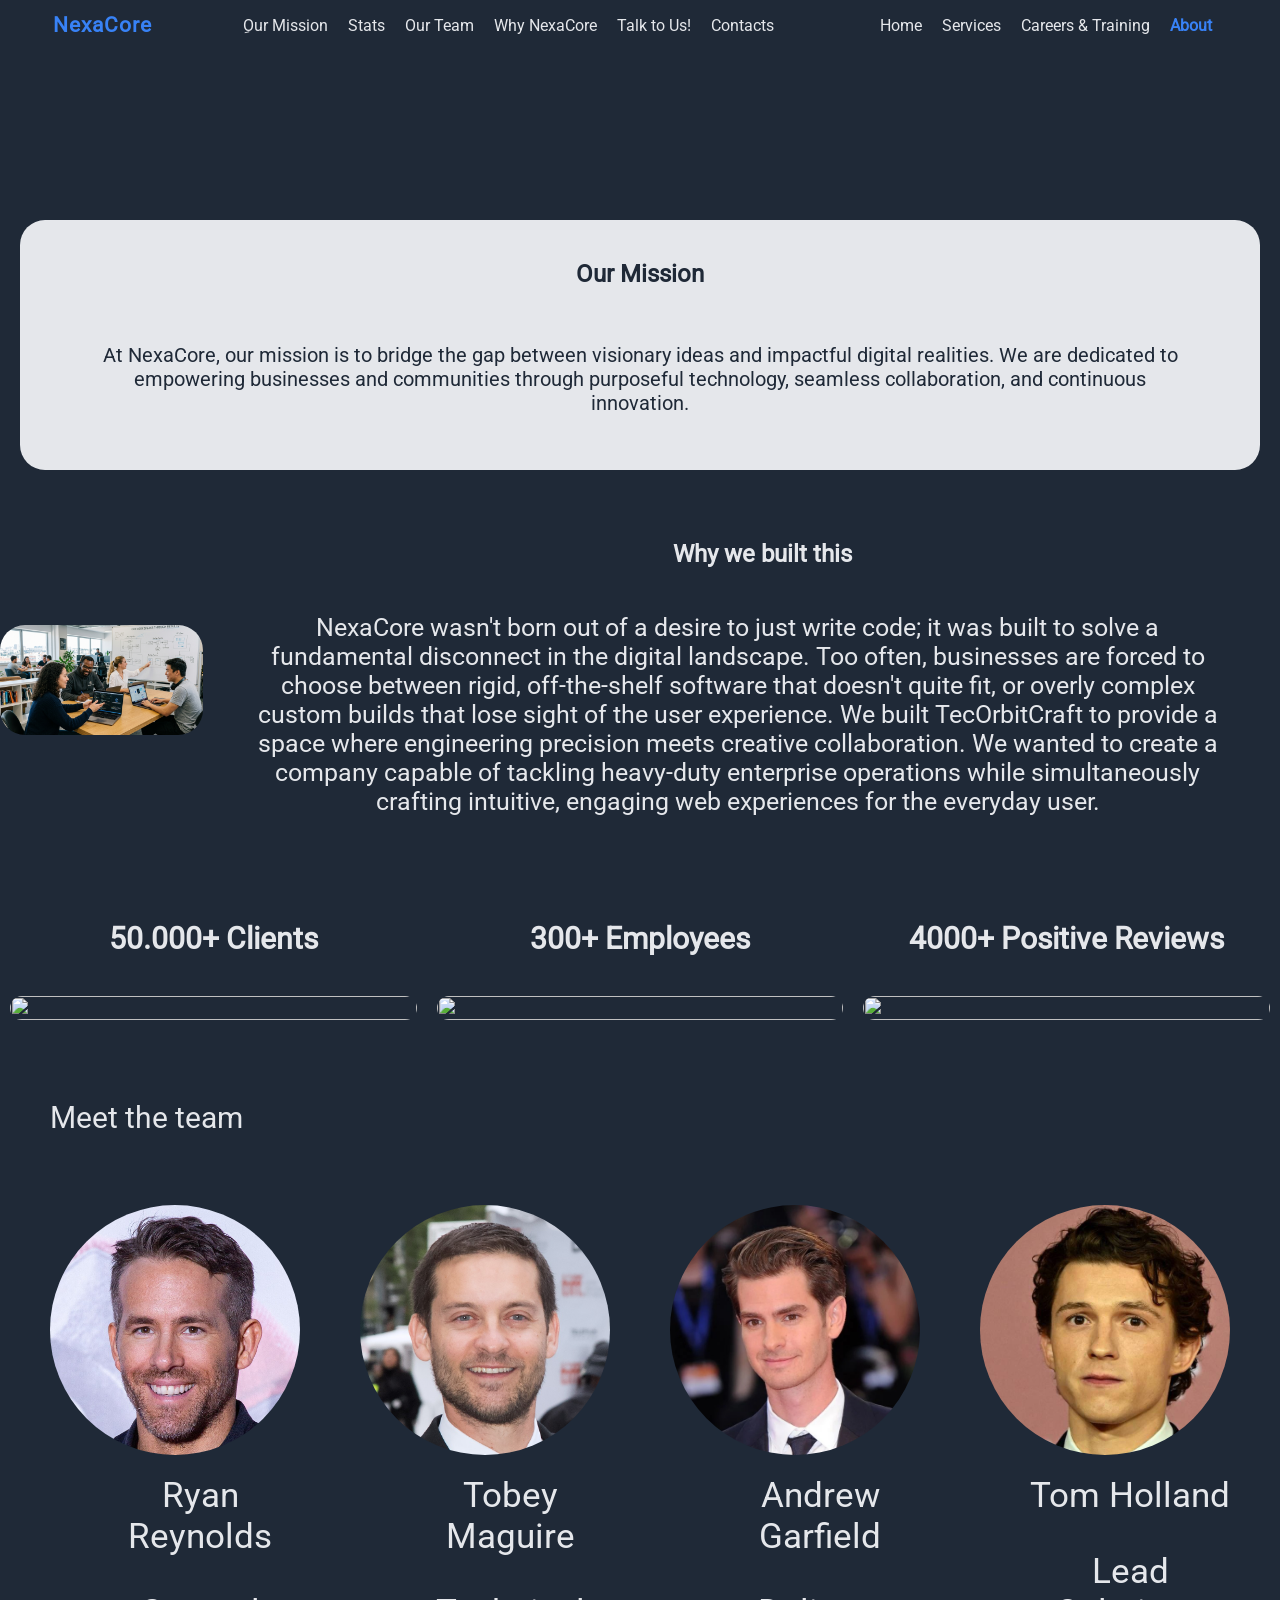
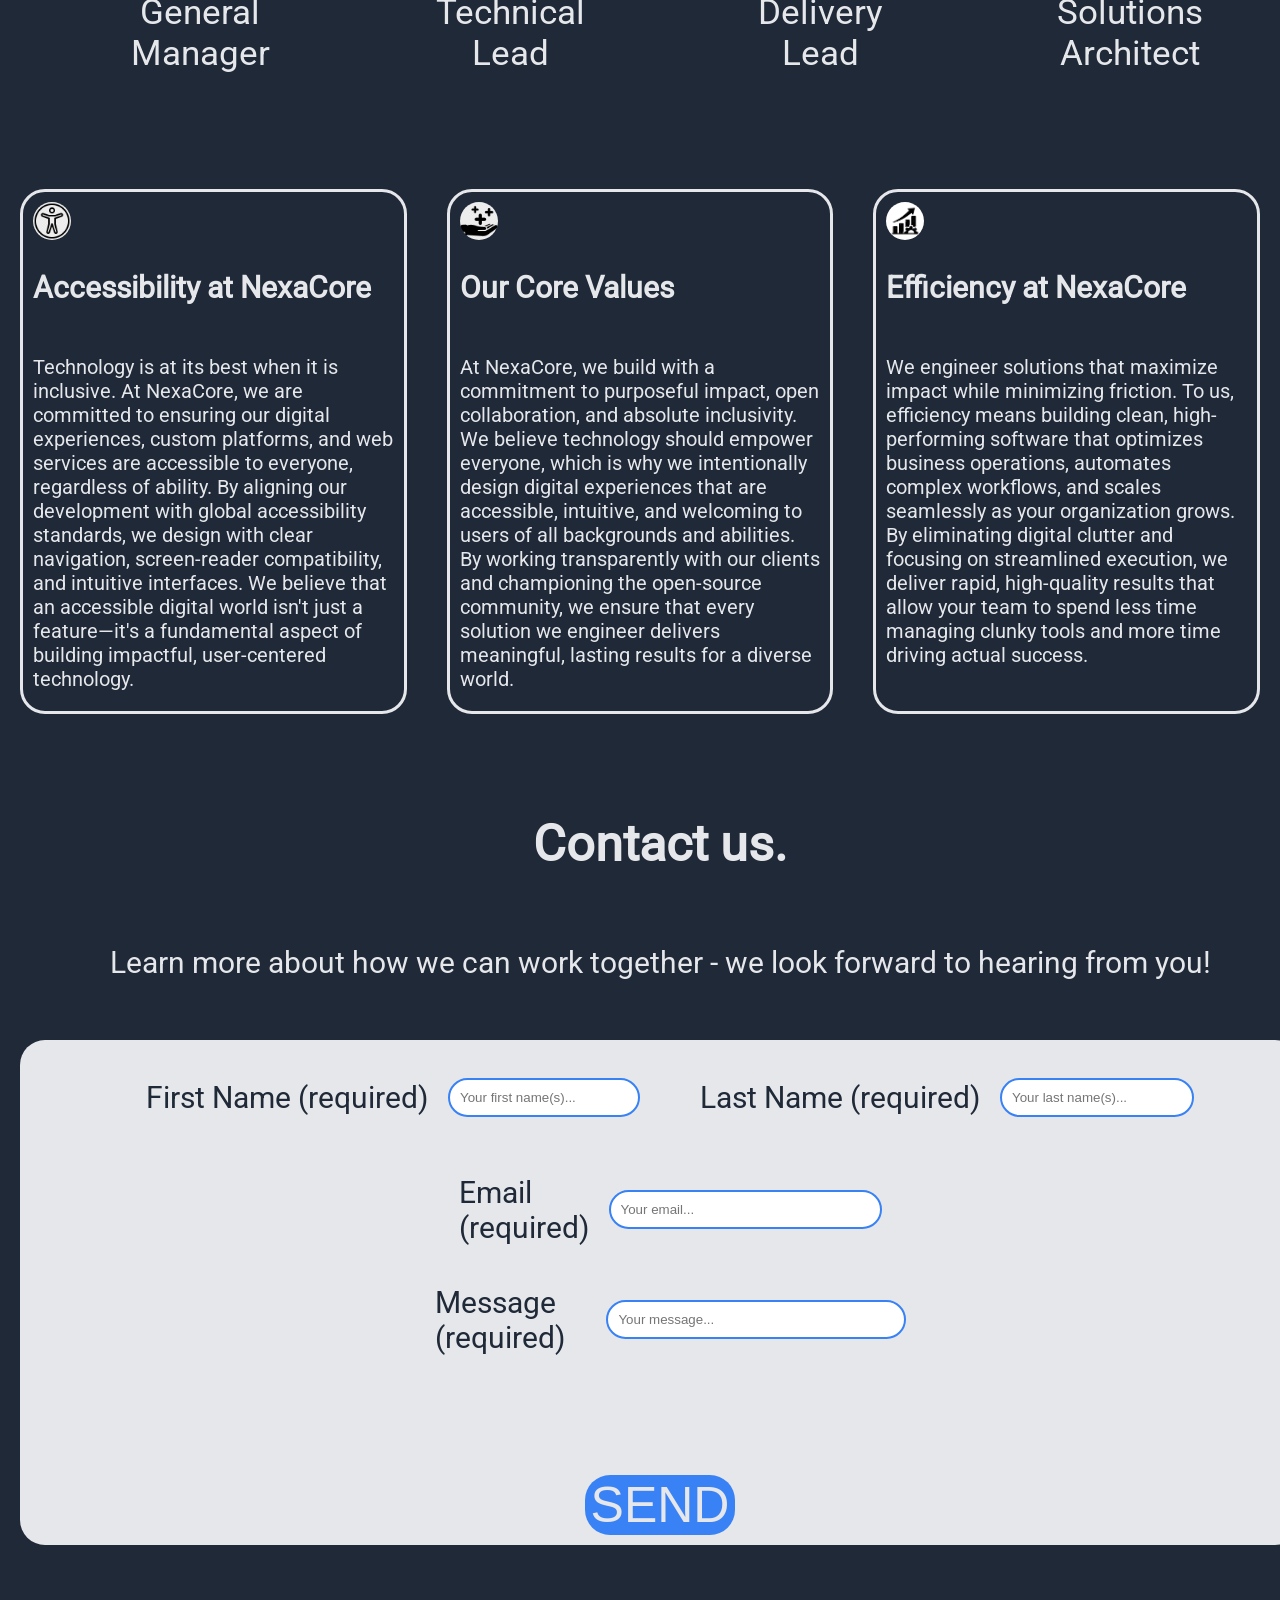
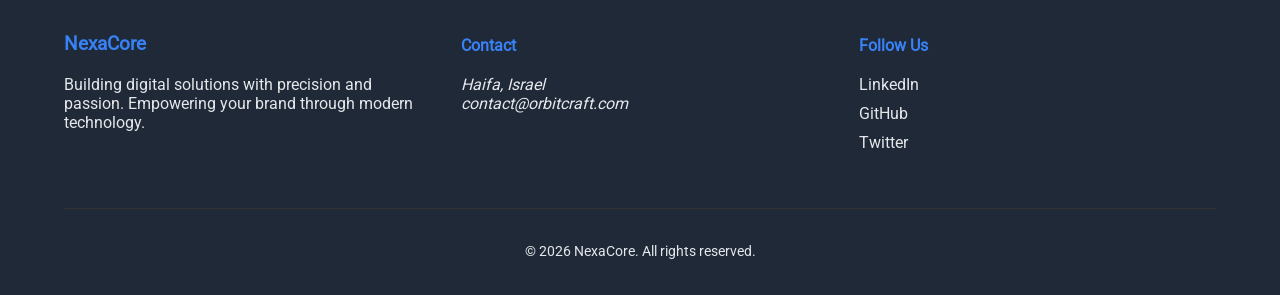
==== commit 2d60d8d5: "fix the path" ====
--- a/pages/About.html
+++ b/pages/About.html
@@ -10,7 +10,7 @@
      <header class="main-header">
       <div class="logo">NexaCore</div>
       <nav class="sub-nav">
-        <a href="#hero">ِAbout</a>
+        <a href="#mission-background">ِOur Mission</a>
         <a href="#stats">Stats</a>
         <a href="#team">Our Team</a>
         <a href="#values">Why NexaCore</a>
--- a/css/aboutstyle.css
+++ b/css/aboutstyle.css
@@ -20,36 +20,62 @@
 
 body{
     margin: 0 auto;
-}
-header{
+    background-color: var(--background-hero-color);
+    font-family: "Roboto";
+}
+
+header, nav, .logo, a {
+    font-family: "Roboto", sans-serif;
+    text-decoration: none;
+    transition: 0.3s ease;
+}
+
+header {
     display: flex;
     position: fixed;
     top: 0;
+    width: 100%;
+    height: 50px;
+    padding: 15px 15px;
+    justify-content: space-around;
+    align-items: center;
+    box-sizing: border-box;
     z-index: 1000;
-    width: 100%;
-    height: 40px;
-    padding: 20px 25px;
-    background-color: var(--background-hero-color);
-    color: var(--secondary-link-text);
-    font-family: "Roboto";
-    padding: 10px 15px;
-    justify-content: space-around;
-    transition: all 0.3s ease;
+    background-color: var(--background-hero-color);
+    color: var(--secondary-link-text);
     border-bottom: 2px solid var(--background-header-color);
 }
 
-nav{
-    display: flex;
-    color:var(--secondary-link-text);
-    text-decoration: none;
+nav {
+    display: flex;
     gap: 20px;
-    font-family: "Roboto";
-
-}
-
-a{
-    text-decoration: none;
-    color:var(--secondary-link-text);
+    padding: 15px;
+    align-items: center;
+}
+
+.logo {
+    display: flex;
+    align-items: center;
+    font-size: 1.3rem;
+    font-weight: bold;
+    letter-spacing: 1px;
+    color: var(--call-to-action);
+}
+
+a {
+    color: var(--secondary-link-text);
+}
+
+a:hover, a.active {
+    color: var(--call-to-action);
+}
+
+a.active {
+    font-weight: bold;
+}
+
+main{
+    margin: 0 auto;
 }
 
 .mission-background{
@@ -58,6 +84,7 @@
     justify-content: center;
     width: 100%;
     background-color: var(--background-hero-color);
+    margin-top:  100px; ;
     padding-top: 20px;
     padding-bottom: 20px;
 }
@@ -68,9 +95,8 @@
     align-items: center;
     justify-content: center;
     margin-top: 100px;
-    margin-left: 100px;
-    margin-right: 100px;
-    padding: 10px 100px;
+    margin: 100px 20px 0;
+    padding: 20px;
     border-radius: 25px;
     background-color: var(--quote-bg);
     font-family: "Roboto";
@@ -91,6 +117,7 @@
     flex-direction: row;
     align-items: center;
     justify-content: center;
+    gap: 20px;
     background-color: var(--background-hero-color);
     font-family: "Roboto";
     color: var(--secondary-link-text);
@@ -102,14 +129,14 @@
     float:left;
     justify-content: center;
     align-items: center;
-    margin-left: 100px;
     margin-bottom: 100px;
     margin-top: 100px;
 }
 .built-img img{
     display: flex;
     flex-direction: column;
-    width: 130%;
+    object-fit: contain;
+    width: 90%;
     height: auto;
     border-radius: 25px;
 }
@@ -122,14 +149,17 @@
 .built-txt h1{
     display: flex;
     justify-content: center;
-    margin-left: 200px;
 }
 .built-txt p{
     display: flex;
     justify-content: center;
     font-size: 25px;
-    margin-left: 200px;
     padding-right: 50px;
+}
+.built-txt h1,
+.built-txt p{
+    margin-left:0;
+    text-align:center;
 }
 
 .stats{
@@ -196,15 +226,12 @@
     gap: 20px;
 }
 .team-div{
-    display: flex;
+     display: flex;
     flex-direction: column;
     align-items: center;
     text-align: center;
-    width: 25%;
-    aspect-ratio: 1/1;
-    border-radius: 50%px;
-    padding-left: 125px;
-    padding-right: 125px;
+    width: 250px;
+    padding: 20px;    
 }
 .team-div img{
     width: 100%;
@@ -223,7 +250,6 @@
     display: flex;
     flex-direction: row;
     width: 100%;
-    font-family: "Roboto";
     color: var(--secondary-link-text);
     background-color: var(--background-hero-color);
     padding-top: 20px;
@@ -263,6 +289,7 @@
     flex-direction: column;
     flex-wrap: wrap;
     align-items: center;
+    width: 100%;
     background-color: var(--background-hero-color);
     font-family: "Roboto";
     color: var(--secondary-link-text);
@@ -289,11 +316,11 @@
     align-items: center;
     justify-content: center;
     background-color: var(--quote-bg);
-    width: 60%;
-    aspect-ratio: 1/0.5;
+    width: 100%;
     border-radius: 25px;
     margin-top: 30px;
 }
+
 .contact-form form{
     display: flex;
     flex-direction: column;
@@ -307,6 +334,12 @@
     align-items: center;
     width: 100%;
     height: auto;
+}
+input,
+textarea{
+    width:100%;
+    box-sizing:border-box;
+    padding:10px;
 }
 .form-names div{
     display: flex;
@@ -370,6 +403,7 @@
     margin: 10px;
     margin-top: 100px;
 }
+
 .contact-form button{
     display: flex;
     border-radius: 25px;
@@ -421,9 +455,141 @@
     border-top: 1px solid #333;
     font-size: 0.9rem;
 }
-
-@media screen and (max-width: 1050px) {
- .team-container{
-    flex-wrap: wrap;
- }   
-}+@media screen and (max-width: 800px){
+
+    header{
+        height:auto;
+        flex-direction:column;
+        gap:10px;
+        padding:12px;
+    }
+
+    nav{
+        width:100%;
+        flex-wrap:wrap;
+        justify-content:center;
+    }
+
+    .our-mission{
+        margin:100px 15px 0;
+        padding:20px;
+    }
+
+    .our-mission p{
+        padding:10px;
+        font-size:18px;
+    }
+
+    .why-built{
+        flex-direction:column;
+        text-align:center;
+    }
+
+    .built-img{
+        width:90%;
+        margin:20px;
+    }
+
+    .built-txt h1{
+        margin-left:0;
+    }
+
+    .built-txt p{
+        margin-left:0;
+        padding:10px;
+        font-size:20px;
+    }
+
+    .stats-labels{
+        flex-direction:column;
+        align-items:center;
+    }
+
+    .stats-div{
+        flex-direction:column;
+        align-items:center;
+    }
+
+    .stats p,
+    .box{
+        width:90%;
+    }
+
+    .team p{
+        margin-left:0;
+        justify-content:center;
+        text-align:center;
+    }
+
+   
+
+    .values{
+        display: flex;
+        flex-direction:column;
+        align-items:center;
+        width: 100%;
+    }
+
+    .values div{
+width: 50%;    }
+
+    .contact{
+        padding:20px 10px;
+    }
+
+    .contact-form{
+        width:95%;
+        padding:20px;
+    }
+
+    .form-names{
+        flex-direction:column;
+    }
+
+    .form-names div{
+        width:100%;
+        flex-direction:column;
+        align-items:flex-start;
+        margin:10px 0;
+    }
+
+    .form-email,
+    .form-message{
+        width:100%;
+        flex-direction:column;
+        align-items:flex-start;
+    }
+
+    .names-fields label,
+    .form-email label,
+    .form-message label{
+        font-size:20px;
+        margin:10px 0;
+    }
+
+    .contact-form button{
+        font-size:24px;
+        padding:10px 30px;
+    }
+
+    .button-container{
+        margin-top:30px;
+    }
+
+    .contact-label h1{
+        font-size:35px;
+    }
+
+    .contact-label p{
+        font-size:20px;
+    }
+
+    .footer-container{
+        flex-direction:column;
+        gap:20px;
+    }
+
+    .footer-column{
+        width:100%;
+    }
+}
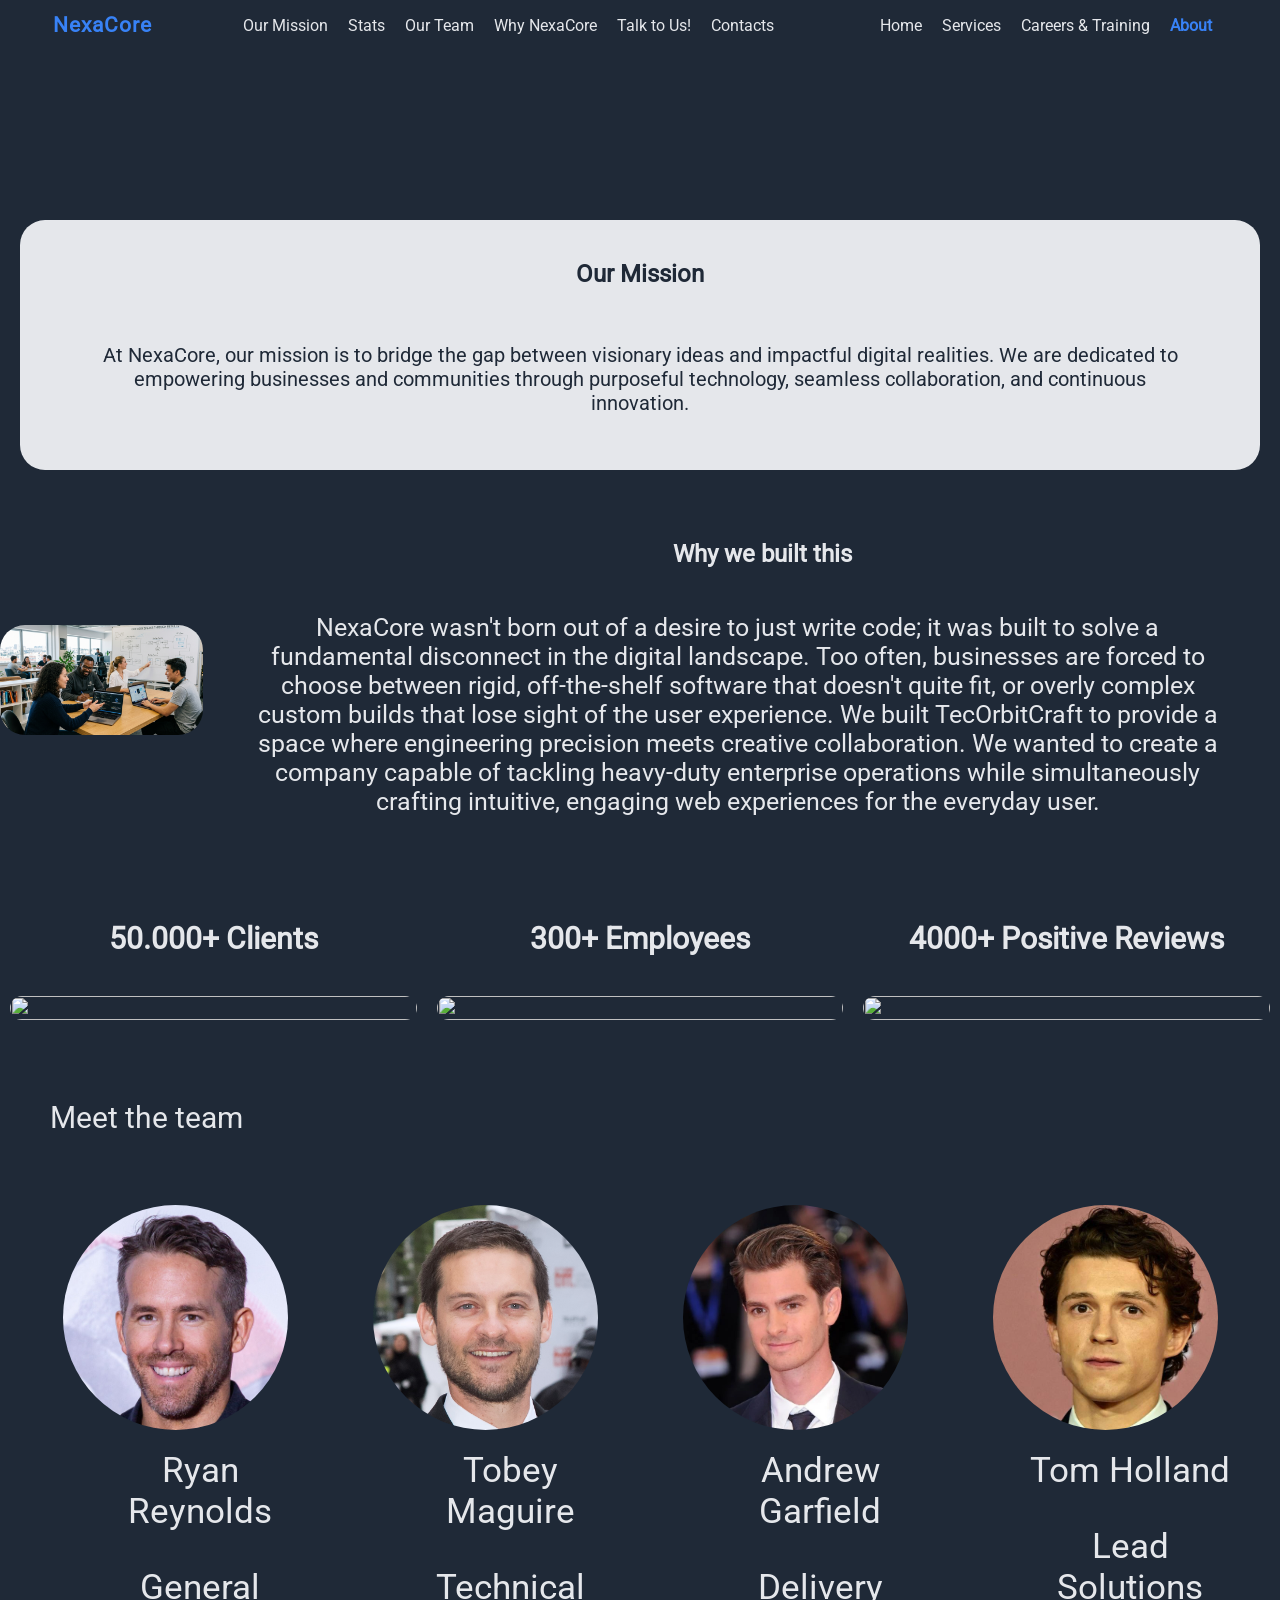
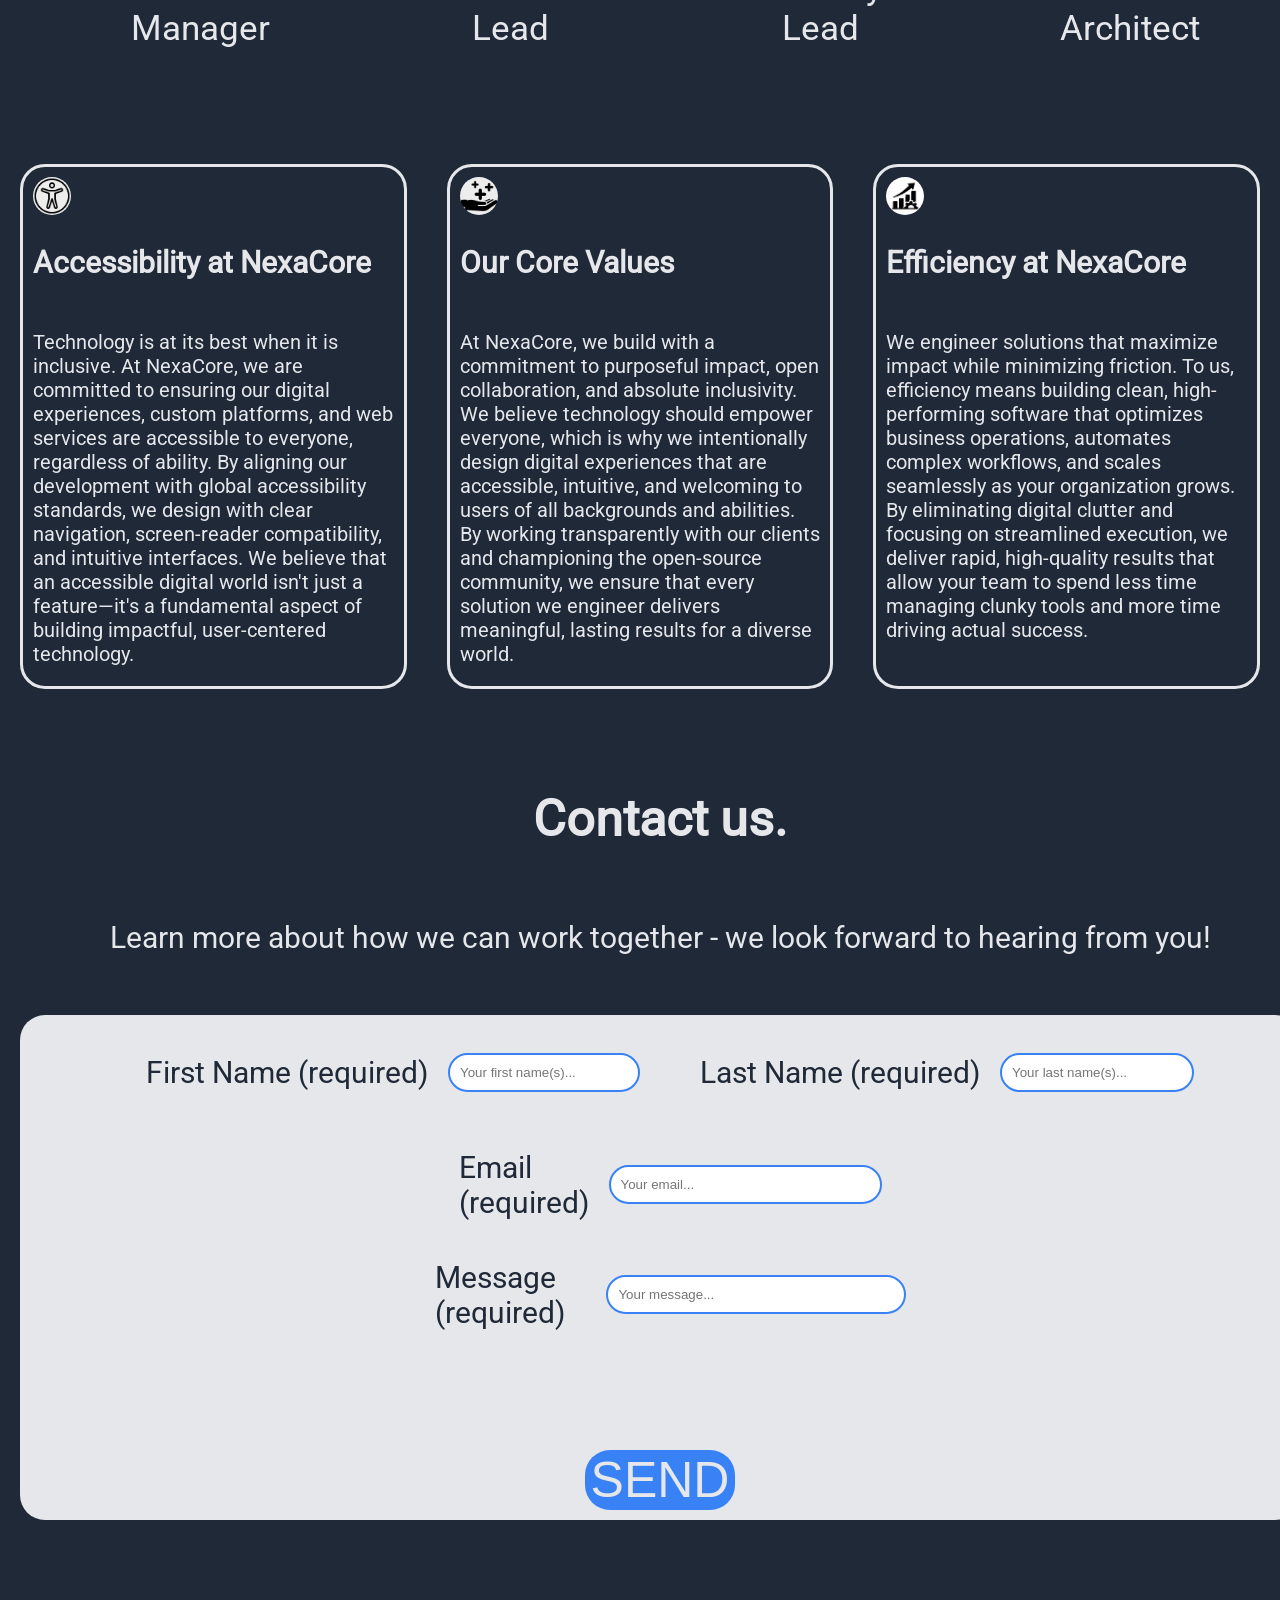
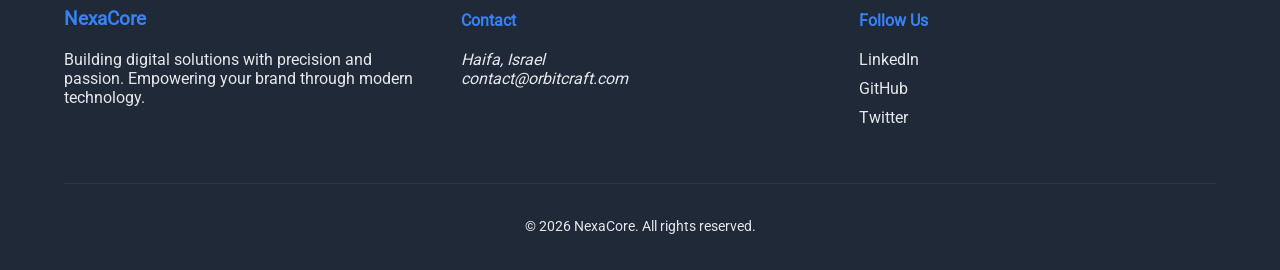
==== commit 13928145: "Last commit(?) with little fixes" ====
--- a/pages/About.html
+++ b/pages/About.html
@@ -10,7 +10,7 @@
      <header class="main-header">
       <div class="logo">NexaCore</div>
       <nav class="sub-nav">
-        <a href="#mission-background">ِOur Mission</a>
+        <a href="#mission-background">Our Mission</a>
         <a href="#stats">Stats</a>
         <a href="#team">Our Team</a>
         <a href="#values">Why NexaCore</a>
--- a/css/aboutstyle.css
+++ b/css/aboutstyle.css
@@ -226,7 +226,7 @@
     gap: 20px;
 }
 .team-div{
-     display: flex;
+    display: flex;
     flex-direction: column;
     align-items: center;
     text-align: center;
@@ -234,7 +234,7 @@
     padding: 20px;    
 }
 .team-div img{
-    width: 100%;
+    width: 90%;
     aspect-ratio: 1/1;
     border-radius: 50%;
     padding: 10px;
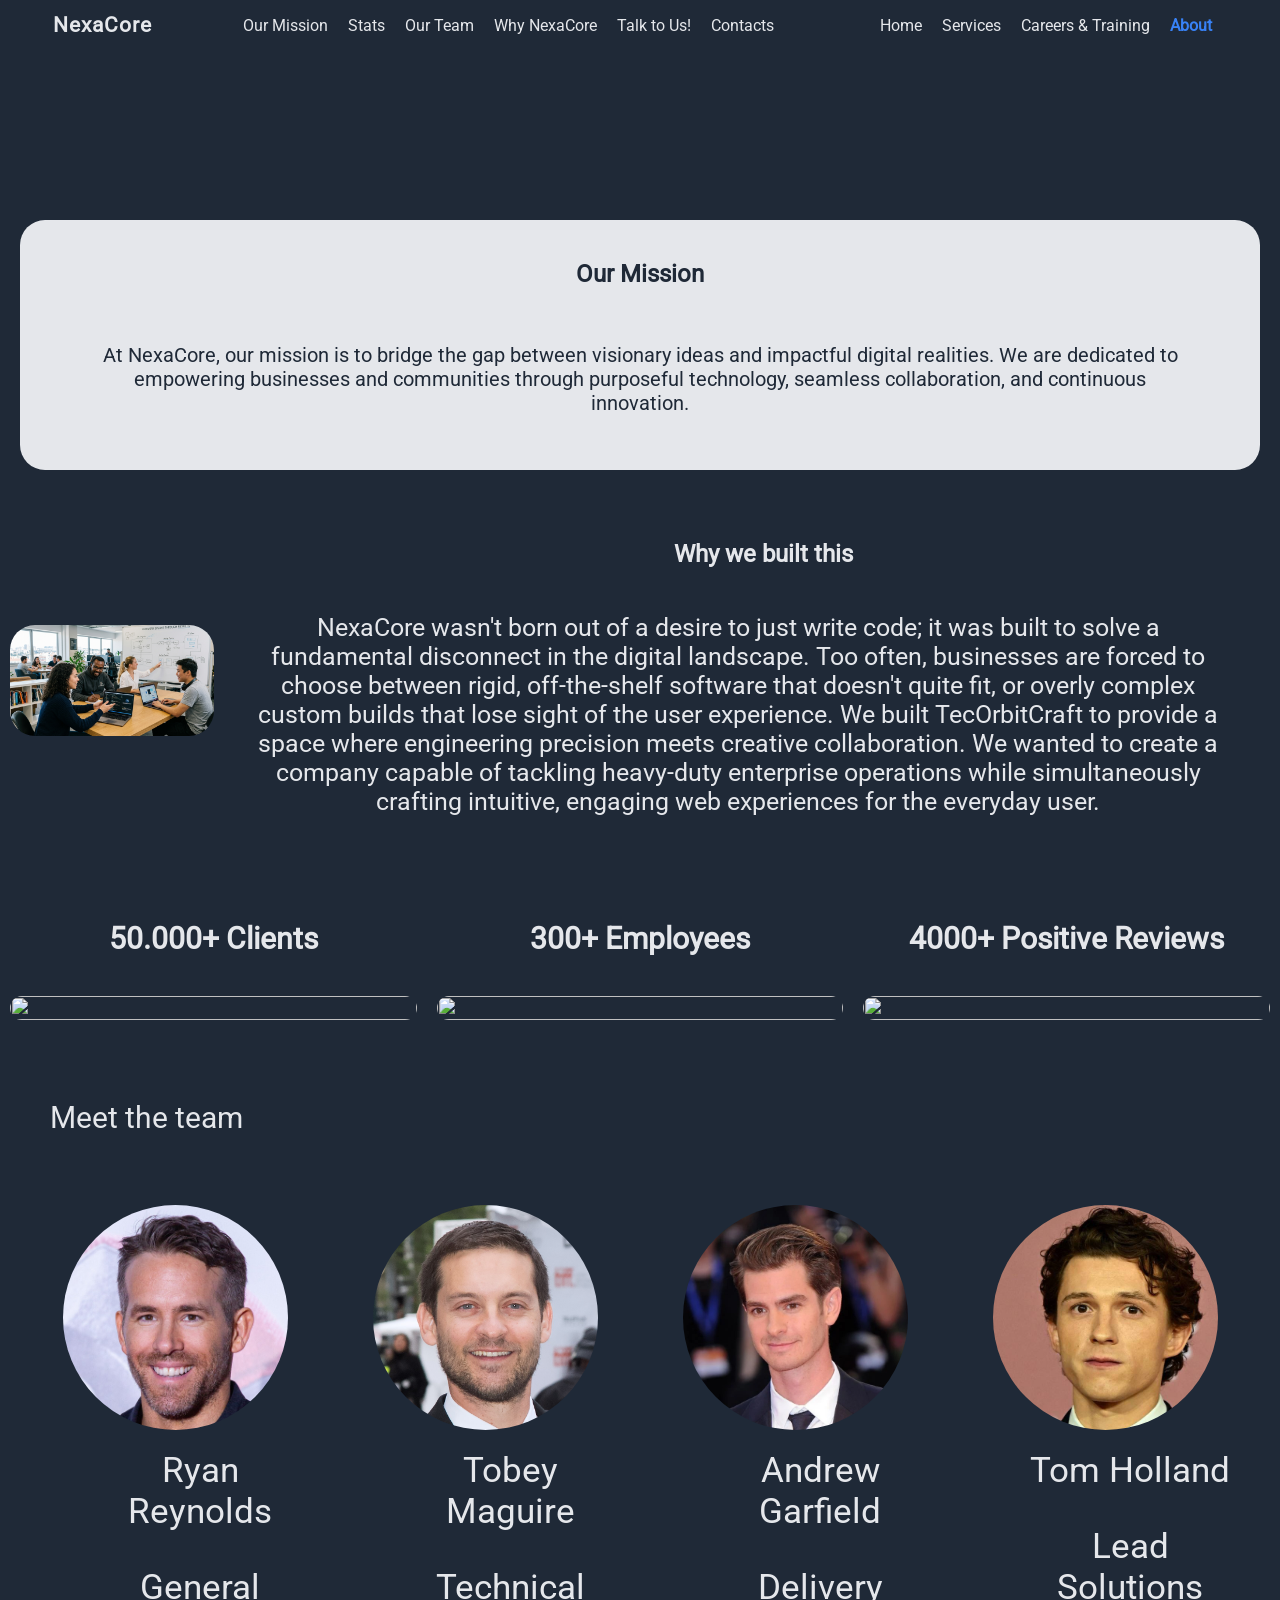
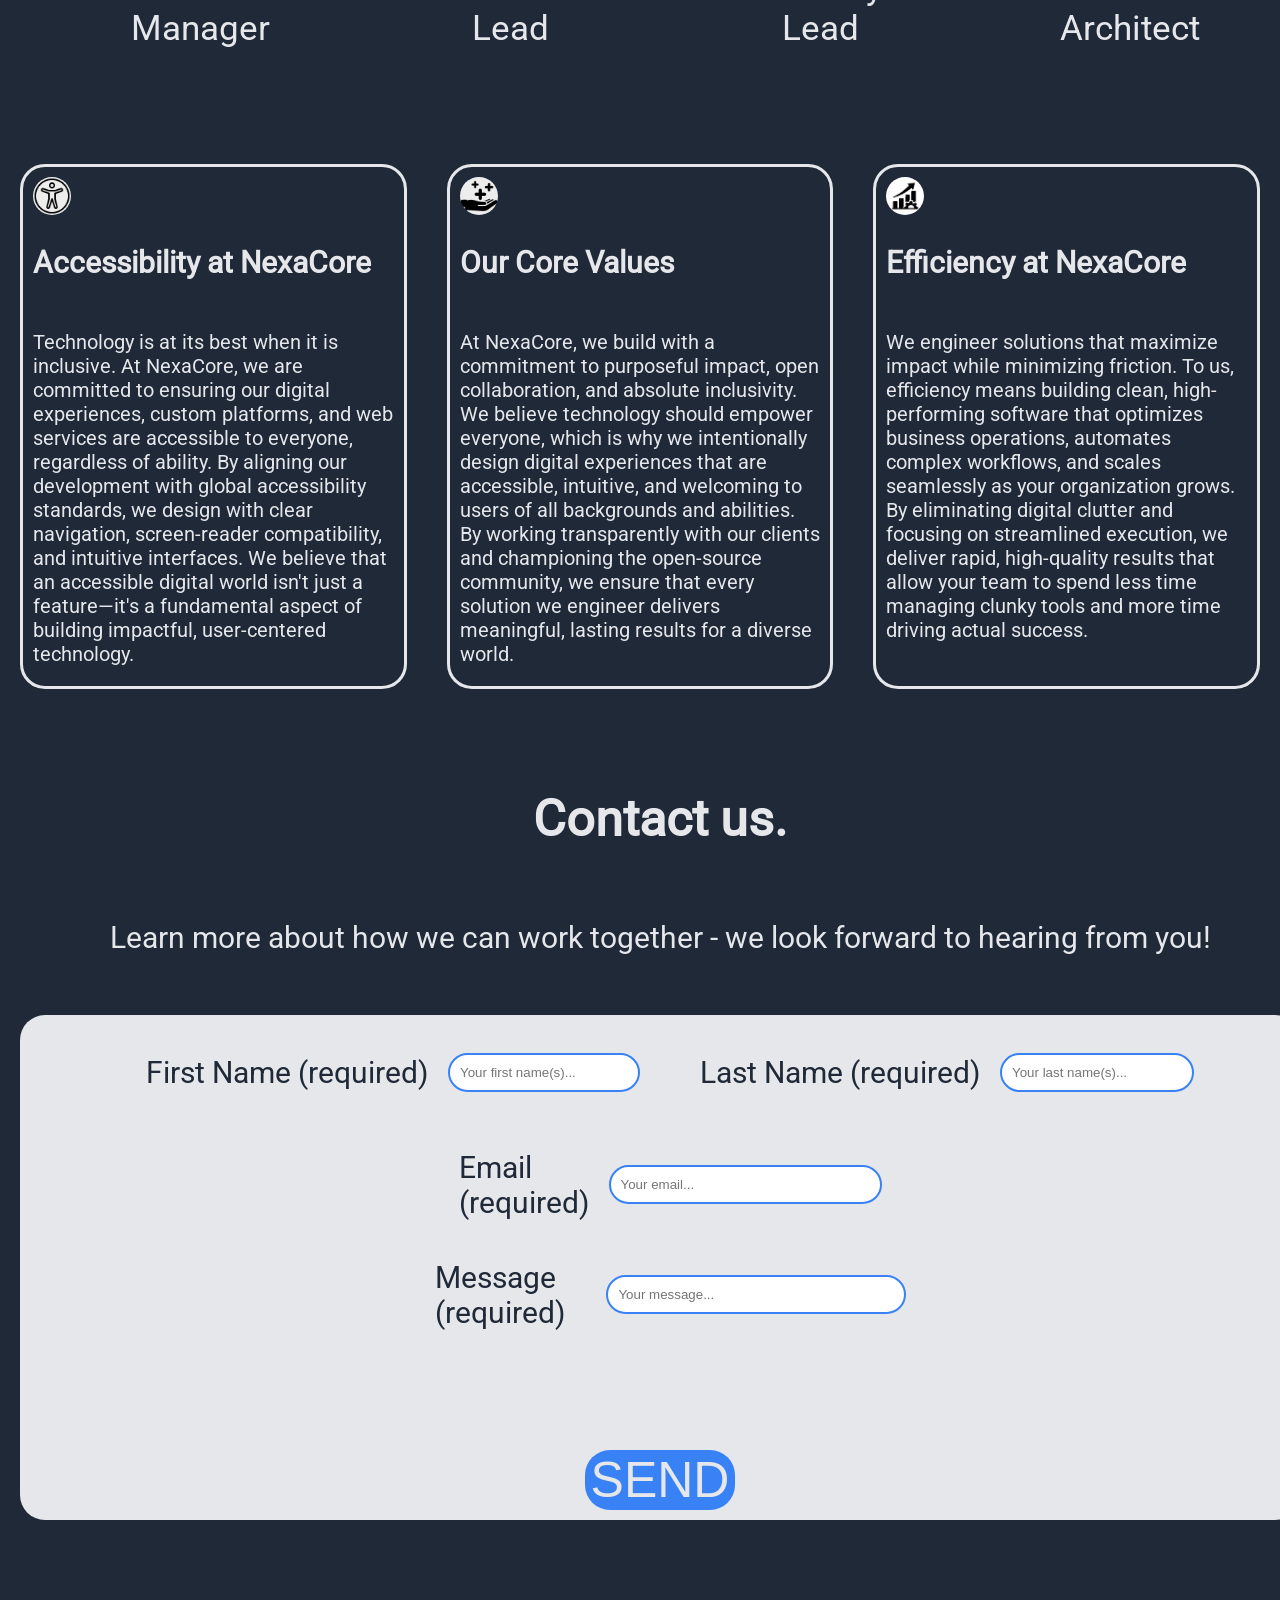
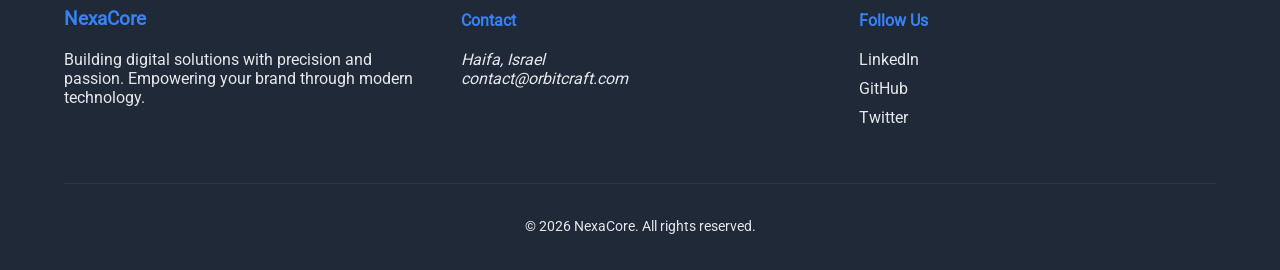
==== commit 2a289251: "Make Logo a button" ====
--- a/pages/About.html
+++ b/pages/About.html
@@ -8,7 +8,7 @@
   </head>
   <body>
      <header class="main-header">
-      <div class="logo">NexaCore</div>
+      <div class="logo"><a href="../index.html">NexaCore</a></div>
       <nav class="sub-nav">
         <a href="#mission-background">Our Mission</a>
         <a href="#stats">Stats</a>
@@ -26,7 +26,7 @@
     </header>
 
     <main>
-      <section class = "mission-background">
+      <section class = "mission-background" id = "mission-background">
         <div class = "our-mission">
           <h1><strong>Our Mission</strong></h1>
           <p>
--- a/css/aboutstyle.css
+++ b/css/aboutstyle.css
@@ -139,6 +139,7 @@
     width: 90%;
     height: auto;
     border-radius: 25px;
+    margin-left: 10px;
 }
 .built-txt{
     display: flex;
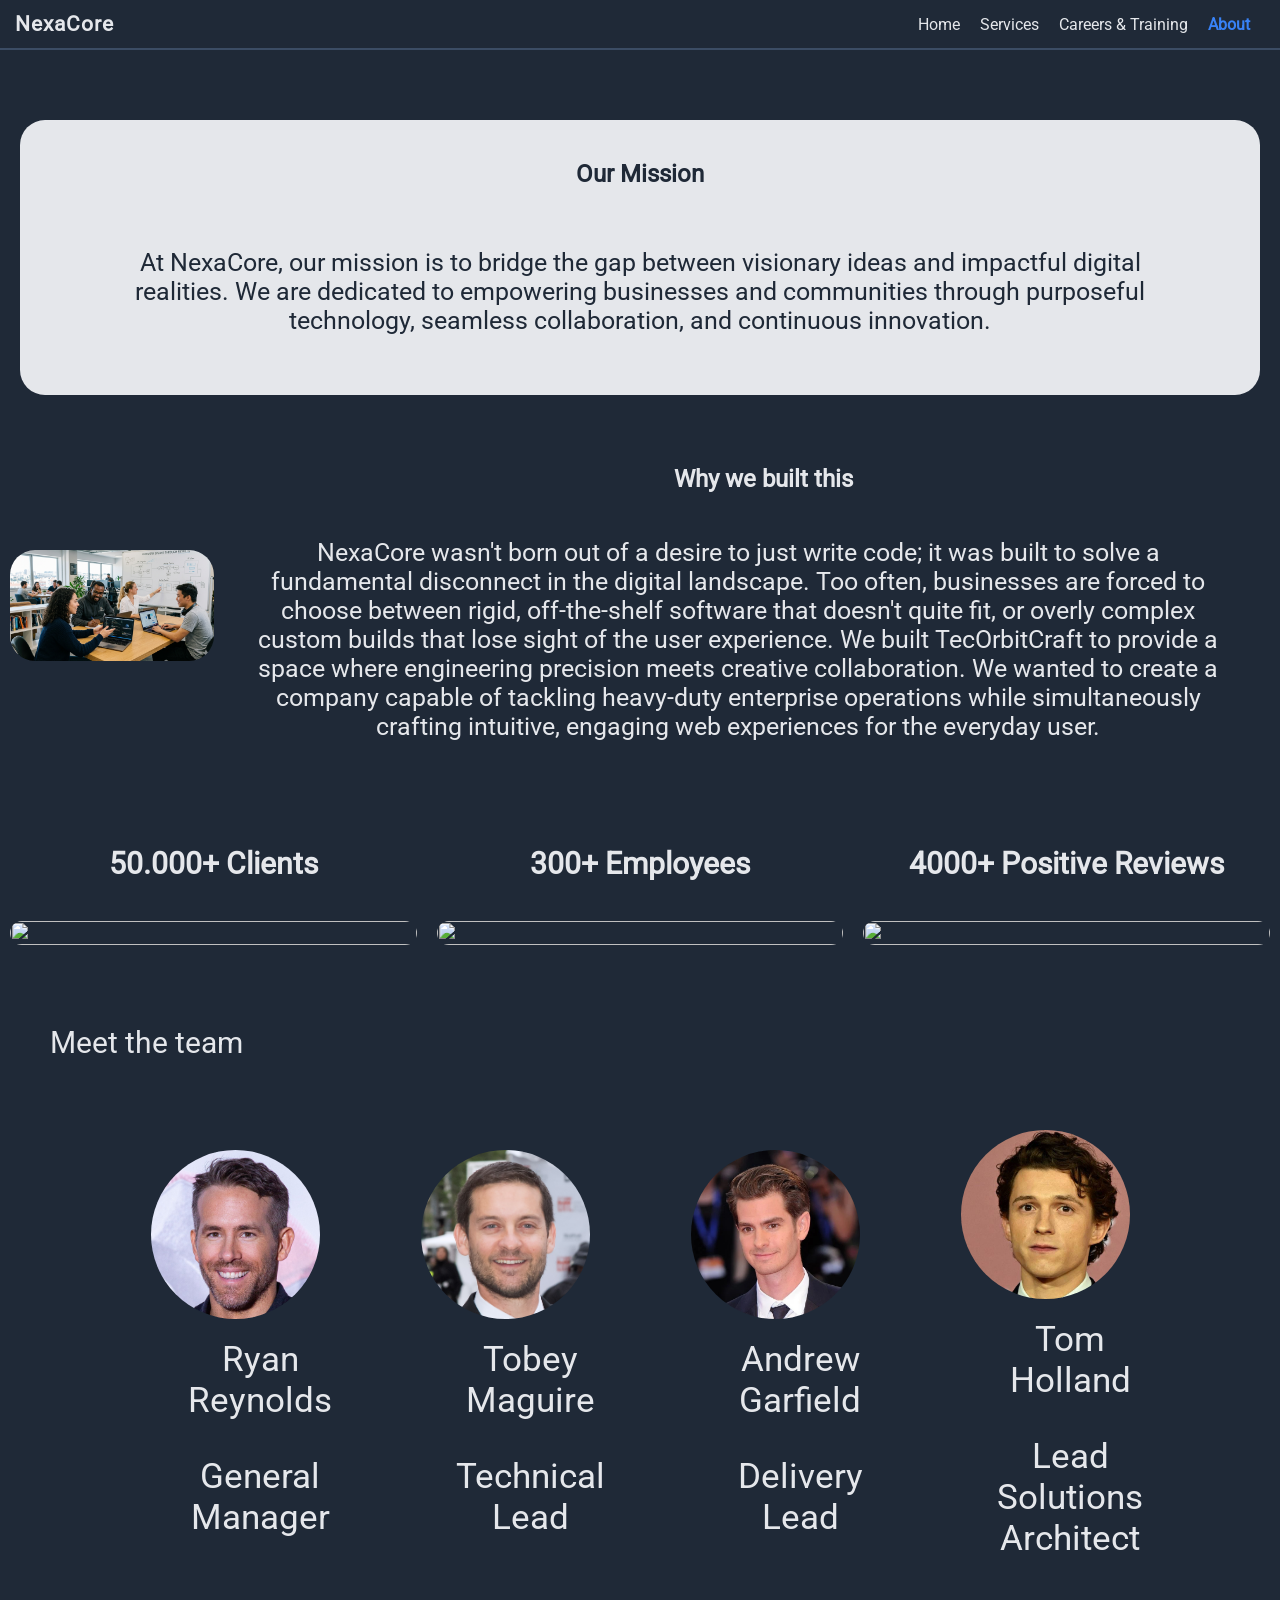
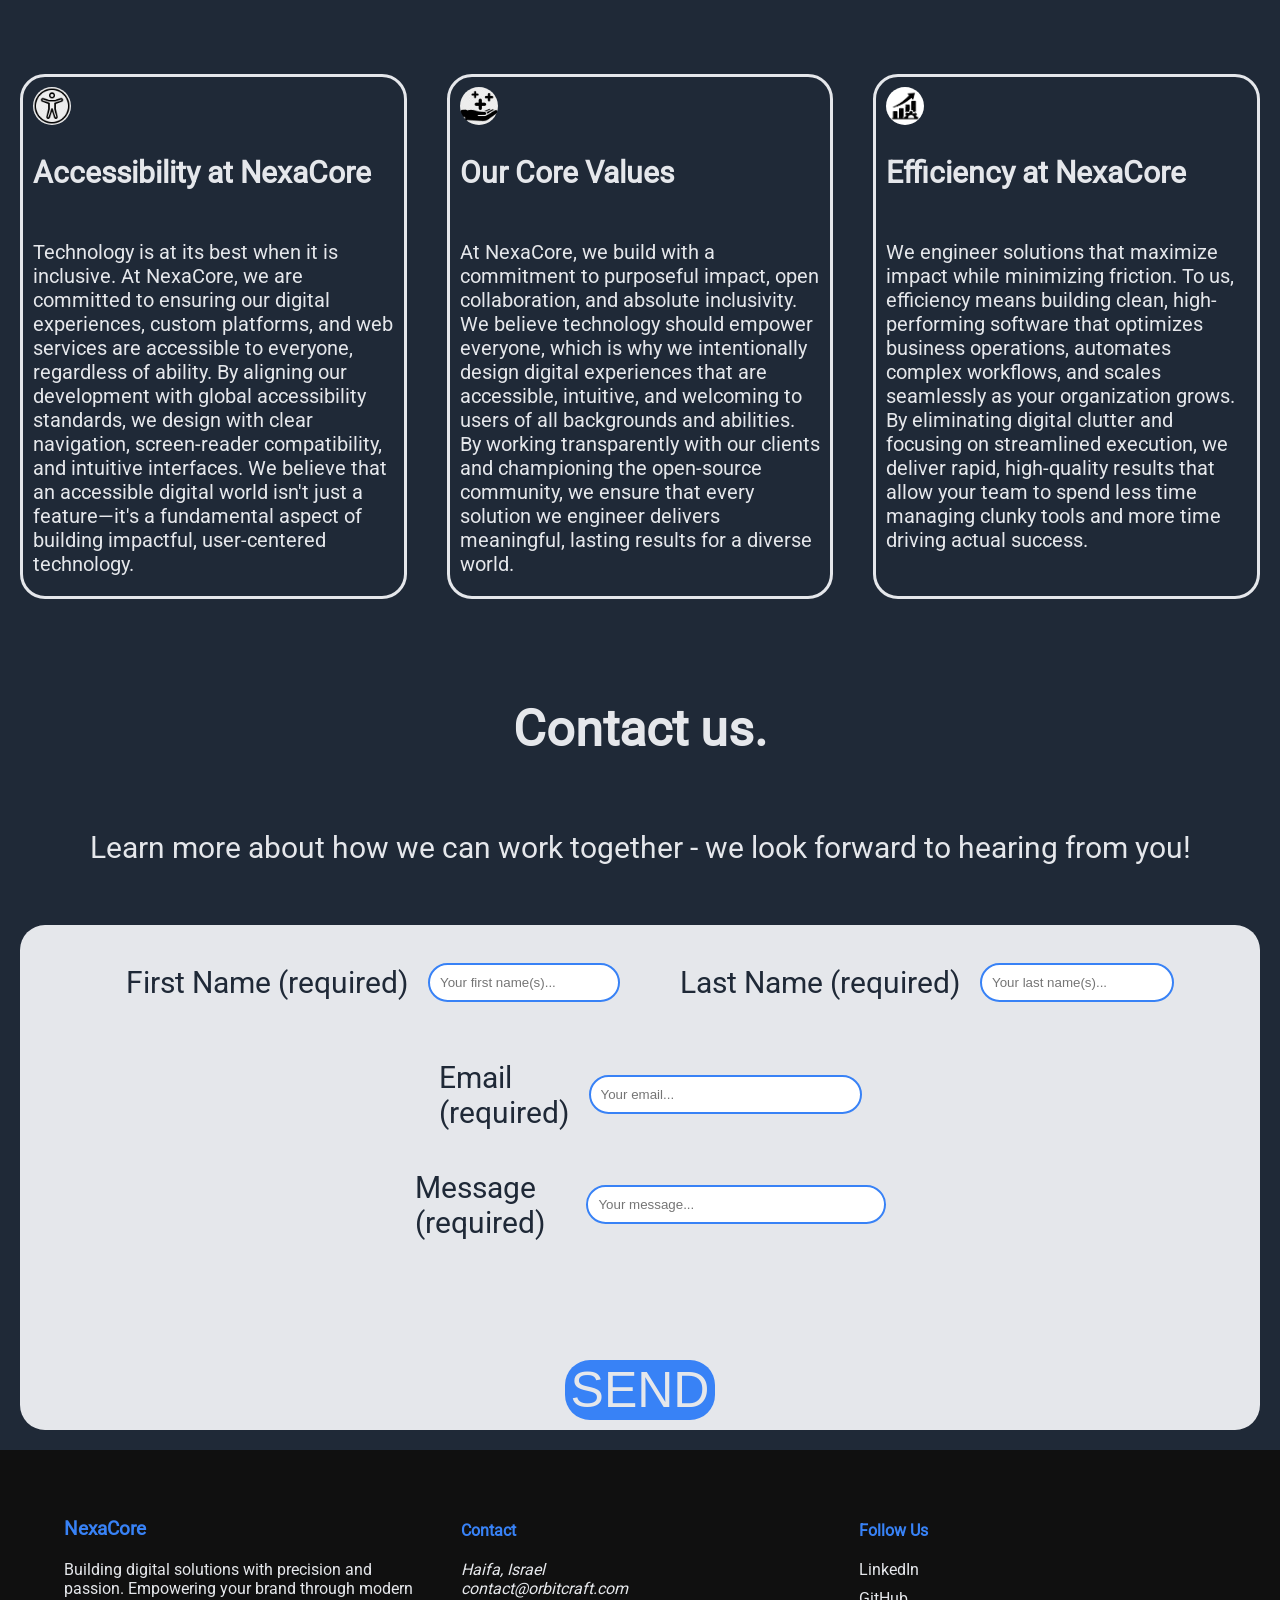
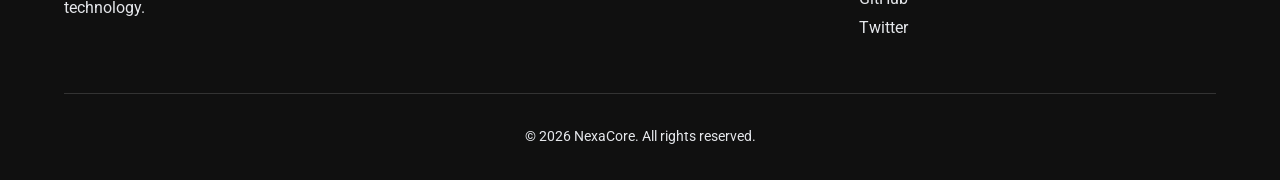
==== commit 6ebbb875: "fixed width global + separated css" ====
--- a/pages/About.html
+++ b/pages/About.html
@@ -3,20 +3,22 @@
   <head>
     <meta charset="UTF-8" />
     <meta name="viewport" content="width=device-width, initial-scale=1.0" />
+    <link rel="stylesheet" href="../css/mainStyles.css" />    
     <link rel="stylesheet" href="../css/aboutstyle.css" />
+
     <title>About Us</title>
   </head>
   <body>
      <header class="main-header">
       <div class="logo"><a href="../index.html">NexaCore</a></div>
-      <nav class="sub-nav">
+      <!-- <nav class="sub-nav">
         <a href="#mission-background">Our Mission</a>
         <a href="#stats">Stats</a>
         <a href="#team">Our Team</a>
         <a href="#values">Why NexaCore</a>
         <a href="#contacts">Talk to Us!</a>
         <a href="#footer">Contacts</a>
-      </nav>
+      </nav> -->
       <nav class="main-nav">
         <a href="../index.html">Home</a>
         <a href="Services.html" >Services</a>
--- a/css/mainStyles.css
+++ b/css/mainStyles.css
@@ -0,0 +1,148 @@
+:root {
+    --background-hero-color: #1f2937;
+    --background-header-color: #3b4c64;
+    --background-Footer-color:#101010;
+    --hero-logo-color: #F9FAF8;
+    --secondary-link-text: #E5E7EB;
+    --call-to-action: #3882F6;
+    --quote-bg: #E5E7EB;
+    --quote-text: #1F2937;
+}
+
+@font-face {
+    font-family: "Roboto";
+    src: url("../fonts/Roboto/Roboto-Regular.ttf");
+}
+
+@font-face {
+    font-family: "Roboto Light";
+    src: url("../fonts/Roboto/Roboto-Light.ttf");
+}
+
+* {
+    box-sizing: border-box;
+}
+
+/* header */
+
+* {
+    box-sizing: border-box;
+}
+
+header,
+nav,
+.logo,
+a {
+    font-family: "Roboto", sans-serif;
+    text-decoration: none;
+    transition: 0.3s ease;
+}
+
+header {
+    display: flex;
+    position: fixed;
+    top: 0;
+    width: 100%;
+    height: 50px;
+    padding: 15px 15px;
+    justify-content: space-between;
+    align-items: center;
+    box-sizing: border-box;
+    z-index: 1000;
+    background-color: var(--background-hero-color);
+    color: var(--secondary-link-text);
+    border-bottom: 2px solid var(--background-header-color);
+}
+
+nav {
+    display: flex;
+    gap: 20px;
+    padding: 15px;
+    align-items: center;
+}
+
+.logo {
+    display: flex;
+    align-items: center;
+    font-size: 1.3rem;
+    font-weight: bold;
+    letter-spacing: 1px;
+    color: var(--call-to-action);
+
+}
+/* ----- Common main body styling ----- */
+a {
+    color: var(--secondary-link-text);
+}
+
+a:hover,
+a.active {
+    color: var(--call-to-action);
+}
+
+a.active {
+    font-weight: bold;
+}
+
+
+body {
+    font-family: "Roboto";
+    margin: 0 auto;
+    background-color: var(--background-hero-color);
+
+}
+
+main {
+    max-width: none;
+}
+
+main>section:not(#hero):not(#call-to-action) {
+    max-width: 1440px;
+    margin: 0 auto;
+}
+
+/* footer*/
+
+/* -----------------footer-------------------------- */
+#footer {
+background-color:var(--background-Footer-color);   
+ color: var(--secondary-link-text);
+   padding: 50px 5% 20px;
+}
+
+.footer-container {
+  display: flex;
+  flex-wrap: wrap; 
+  gap: 40px;
+  justify-content: space-between;
+}
+
+.footer-column {
+  flex: 1;
+  min-width: 200px;
+}
+
+.footer-column h3, .footer-column h4 {
+  margin-bottom: 20px;
+  color:var(--call-to-action); 
+}
+
+.footer-column ul {
+  list-style: none;
+  padding: 0;
+}
+
+.footer-column ul li a {
+  color: var(--secondary-link-text);
+  text-decoration: none;
+  display: block;
+  margin-bottom: 10px;
+}
+
+.footer-bottom {
+  text-align: center;
+  margin-top: 40px;
+  padding-top: 20px;
+  border-top: 1px solid #333;
+  font-size: 0.9rem;
+}
--- a/css/aboutstyle.css
+++ b/css/aboutstyle.css
@@ -18,6 +18,10 @@
     src: url("../fonts/Roboto/Roboto-Light.ttf")
 }
 
+* {
+    box-sizing: border-box;
+}
+
 body{
     margin: 0 auto;
     background-color: var(--background-hero-color);
@@ -37,7 +41,7 @@
     width: 100%;
     height: 50px;
     padding: 15px 15px;
-    justify-content: space-around;
+    justify-content: space-between;
     align-items: center;
     box-sizing: border-box;
     z-index: 1000;
@@ -76,6 +80,7 @@
 
 main{
     margin: 0 auto;
+    max-width: 1440px;
 }
 
 .mission-background{
@@ -108,7 +113,7 @@
     justify-content: center;
     align-content: center;
     padding: 15px 50px;
-    font-size: 20px;
+    font-size: 25px;
     text-align: center;
 }
 
@@ -414,48 +419,6 @@
     font-size: 50px;
 }
 
-#footer {
-    background-color:var(--background-hero-color);   
-    color: var(--secondary-link-text);
-    padding: 50px 5% 20px;
-}
-
-.footer-container {
-    display: flex;
-    flex-wrap: wrap; 
-    gap: 40px;
-    justify-content: space-between;
-}
-
-.footer-column {
-    flex: 1;
-    min-width: 200px;
-}
-
-.footer-column h3, .footer-column h4 {
-    margin-bottom: 20px;
-    color:var(--call-to-action); 
-}
-
-.footer-column ul {
-    list-style: none;
-    padding: 0;
-}
-
-.footer-column ul li a {
-    color: var(--secondary-link-text);
-    text-decoration: none;
-    display: block;
-    margin-bottom: 10px;
-}
-
-.footer-bottom {
-    text-align: center;
-    margin-top: 40px;
-    padding-top: 20px;
-    border-top: 1px solid #333;
-    font-size: 0.9rem;
-}
 @media screen and (max-width: 800px){
 
     header{
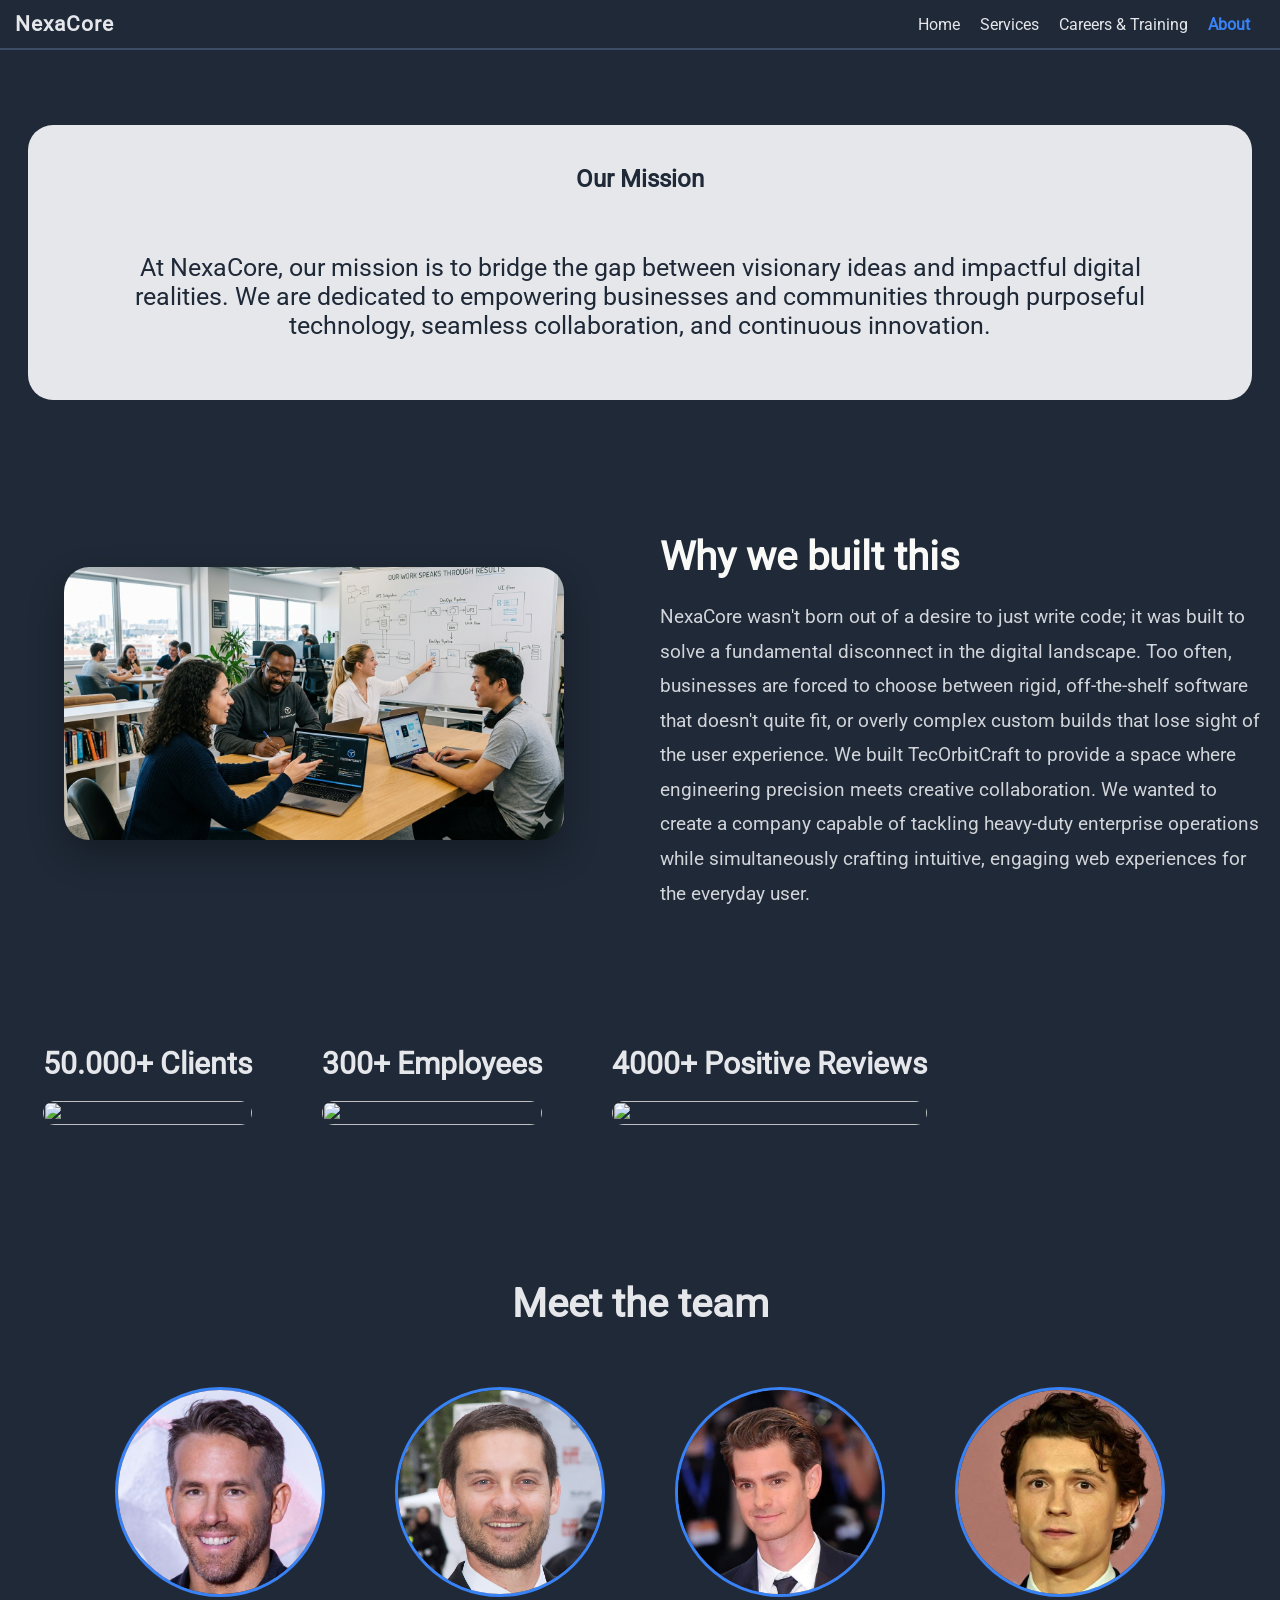
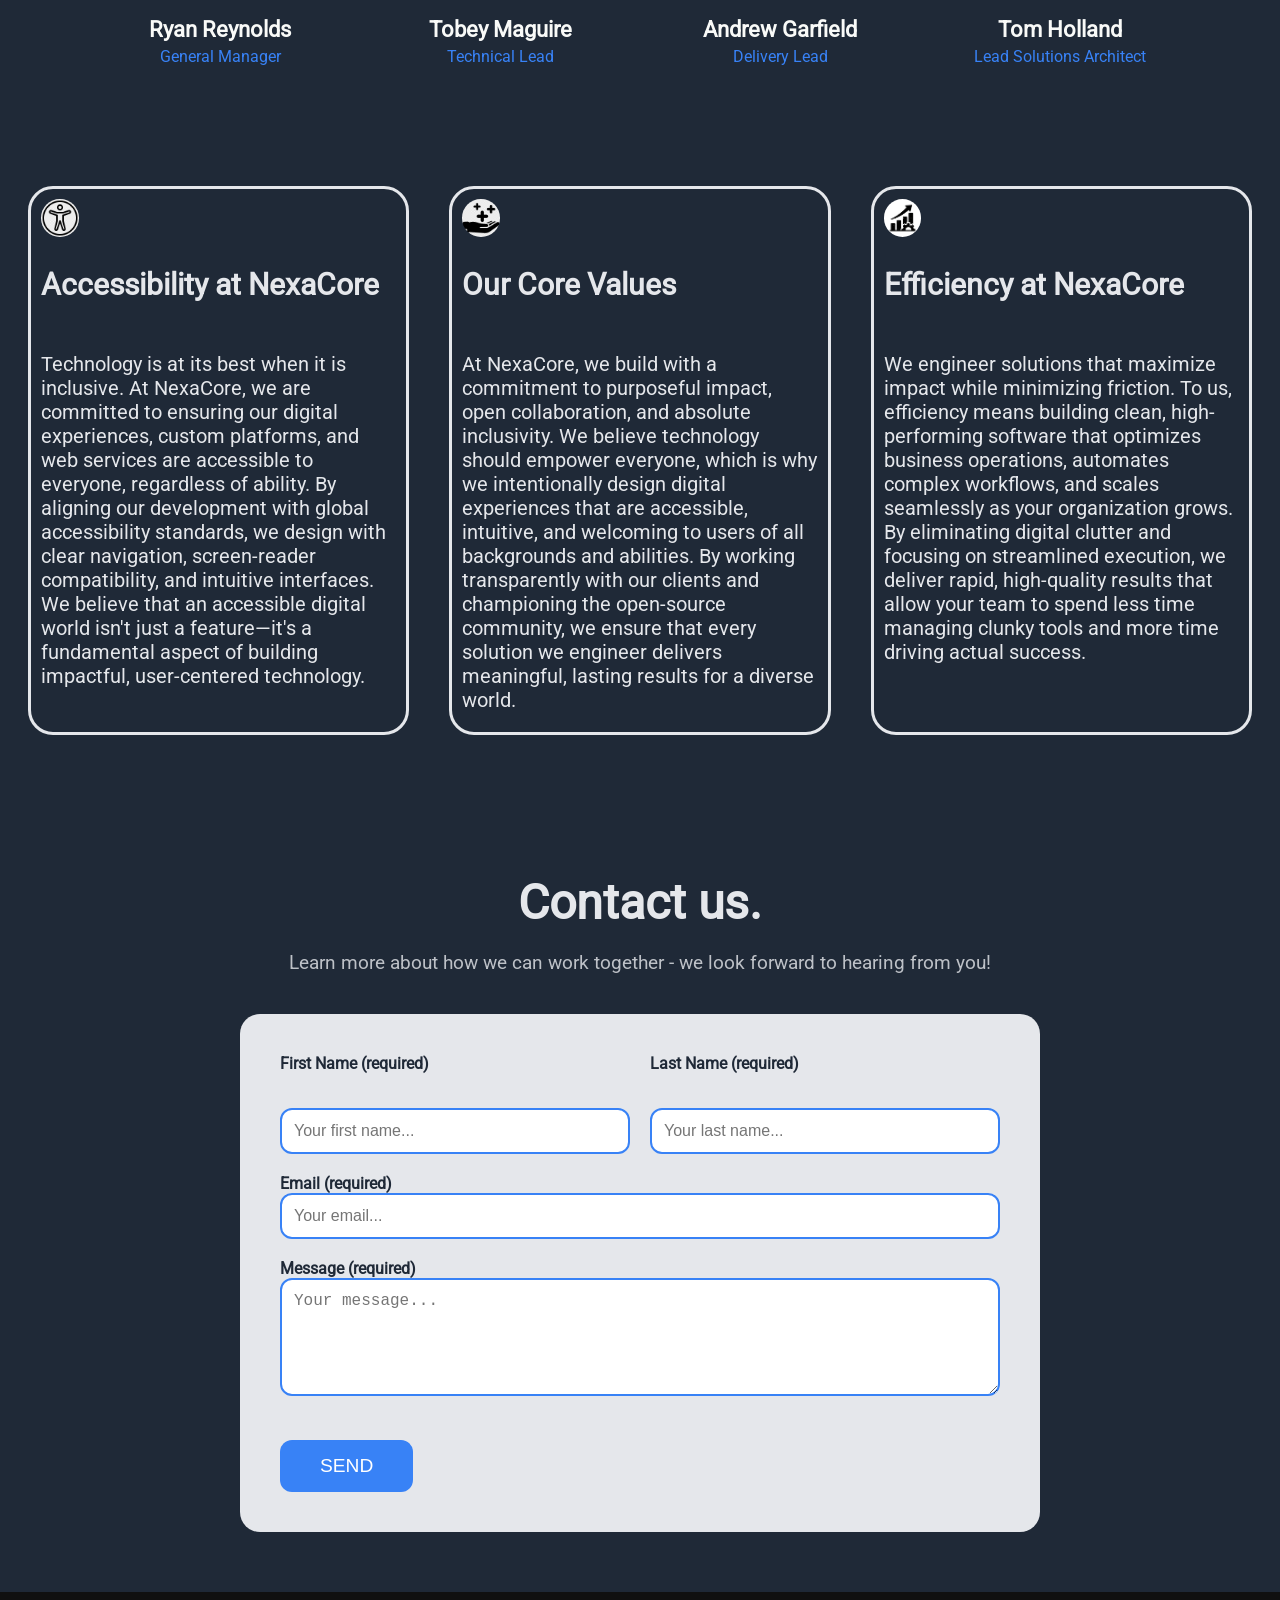
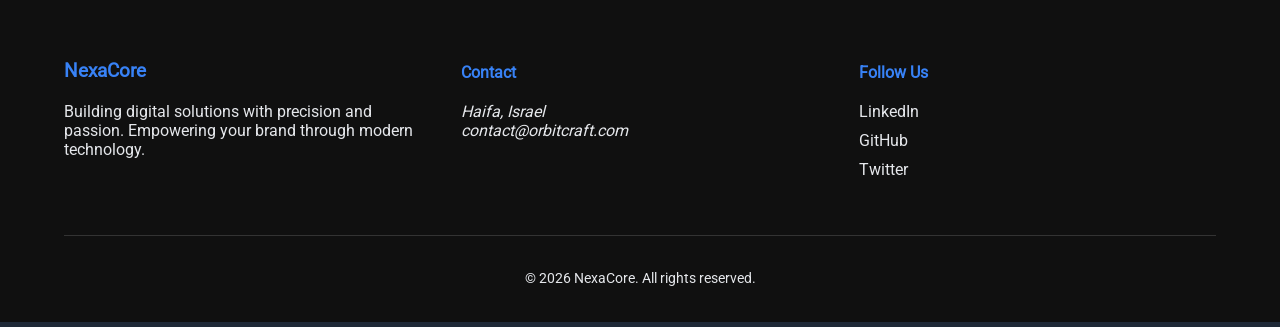
==== commit 8355c247: "refactor: improve styling and structure using semantic tags" ====
--- a/pages/About.html
+++ b/pages/About.html
@@ -1,157 +1,200 @@
 <!doctype html>
 <html lang="en">
   <head>
-    <meta charset="UTF-8" />
-    <meta name="viewport" content="width=device-width, initial-scale=1.0" />
-    <link rel="stylesheet" href="../css/mainStyles.css" />    
-    <link rel="stylesheet" href="../css/aboutstyle.css" />
+    <meta charset="UTF-8">
+    <meta name="viewport" content="width=device-width, initial-scale=1.0">
+    <link rel="stylesheet" href="../css/mainStyles.css">
+    <link rel="stylesheet" href="../css/aboutstyle.css">
 
     <title>About Us</title>
   </head>
   <body>
-     <header class="main-header">
+    <header class="main-header">
       <div class="logo"><a href="../index.html">NexaCore</a></div>
-      <!-- <nav class="sub-nav">
-        <a href="#mission-background">Our Mission</a>
-        <a href="#stats">Stats</a>
-        <a href="#team">Our Team</a>
-        <a href="#values">Why NexaCore</a>
-        <a href="#contacts">Talk to Us!</a>
-        <a href="#footer">Contacts</a>
-      </nav> -->
       <nav class="main-nav">
         <a href="../index.html">Home</a>
-        <a href="Services.html" >Services</a>
+        <a href="Services.html">Services</a>
         <a href="Careers.html">Careers & Training</a>
         <a href="About.html" class="active">About</a>
       </nav>
     </header>
 
     <main>
-      <section class = "mission-background" id = "mission-background">
-        <div class = "our-mission">
+      <section class="mission-background" id="mission-background">
+        <div class="our-mission">
           <h1><strong>Our Mission</strong></h1>
           <p>
-            At NexaCore, our mission is to bridge the gap between visionary ideas and impactful digital realities.
-            We are dedicated to empowering businesses and communities through purposeful technology, seamless collaboration, and continuous innovation.
-          </p>
-        </div>
-      </section>
-      <section class = "why-built">
-        <div class ="built-img">
-          <picture>
-            <img src ="../imgs/why-build.png"/>
-          </picture>
-        </div>
-        <div class = "built-txt">
-          <h1>Why we built this</h1> 
-          <p>
-            NexaCore wasn't born out of a desire to just write code; it was built to solve a fundamental disconnect in the digital landscape.
-            Too often, businesses are forced to choose between rigid, off-the-shelf software that doesn't quite fit, or overly complex custom builds that lose sight of the user experience.
-            We built TecOrbitCraft to provide a space where engineering precision meets creative collaboration. 
-            We wanted to create a company capable of tackling heavy-duty enterprise operations while simultaneously crafting intuitive, engaging web experiences for the everyday user.
-          </p>
-        </div>
-      </section>
-      <section class = "stats" id = "stats">
-        <div class = "stats-labels">
-          <p><strong>50.000+ Clients</strong></p>
-          <p><strong>300+ Employees</strong></p>
-          <p><strong>4000+ Positive Reviews</strong></p>
-        </div>
-        <div class = "stats-div">
-          <picture class = "box">
-            <img src ="../imgs/stats-clients.png"/>
-          </picture>
-          <picture class = "box">
-            <img src ="../imgs/stats-employess.png"/>
-          </picture>
-          <picture class = "box">
-            <img src ="../imgs/stats-satisfied-customers.png"/>
-          </picture>
-        </div>
-      </section>
-      <section class = "team" id = "team">
+            At NexaCore, our mission is to bridge the gap between visionary
+            ideas and impactful digital realities. We are dedicated to
+            empowering businesses and communities through purposeful technology,
+            seamless collaboration, and continuous innovation.
+          </p>
+        </div>
+      </section>
+      <section class="why-built">
+        <div class="built-img">
+          <figure>
+            <img src="../imgs/why-build.png">
+          </figure>
+        </div>
+        <div class="built-txt">
+          <h1>Why we built this</h1>
+          <p>
+            NexaCore wasn't born out of a desire to just write code; it was
+            built to solve a fundamental disconnect in the digital landscape.
+            Too often, businesses are forced to choose between rigid,
+            off-the-shelf software that doesn't quite fit, or overly complex
+            custom builds that lose sight of the user experience. We built
+            TecOrbitCraft to provide a space where engineering precision meets
+            creative collaboration. We wanted to create a company capable of
+            tackling heavy-duty enterprise operations while simultaneously
+            crafting intuitive, engaging web experiences for the everyday user.
+          </p>
+        </div>
+      </section>
+      <section class="stats" id="stats">
+        <div class="stats-div">
+          <figure class="box">
+            <figcaption><strong>50.000+ Clients</strong></figcaption>
+            <img src="../imgs/stats-clients.png">
+          </figure>
+          <figure class="box">
+            <figcaption><strong>300+ Employees</strong></figcaption>
+            <img src="../imgs/stats-employess.png">
+          </figure>
+          <figure class="box">
+            <figcaption><strong>4000+ Positive Reviews</strong></figcaption>
+            <img src="../imgs/stats-satisfied-customers.png">
+          </figure>
+        </div>
+      </section>
+      <section class="team" id="team">
         <p>Meet the team</p>
-        <div class = "team-container">
-          <div class = "team-div">
-            <img src = "../imgs/team-one.jpg"/>
-            <p>Ryan Reynolds</p>
-            <p>General Manager</p>
-          </div>
-          <div class = "team-div">
-            <img src = "../imgs/team-two.jpg"/>
-            <p>Tobey Maguire</p>
-            <p>Technical Lead</p>
-          </div>
-          <div class = "team-div">
-            <img src = "../imgs/team-three.jpg"/>
-            <p>Andrew Garfield</p>
-            <p>Delivery Lead</p>
-          </div>
-          <div class = "team-div">
-            <img src = "../imgs/team-four.jpg"/>
-            <p>Tom Holland</p>
-            <p>Lead Solutions Architect</p>
-          </div>
-        </div>
-      </section>
-      <section class = "values" id = "values">
-        <div class = "values-div">
-          <img src = "../imgs/accessibility.jpg"/>
-          <p class = "title"><strong>Accessibility at NexaCore</strong></p>
-          <p class = "paragraph">Technology is at its best when it is inclusive. 
-            At NexaCore, we are committed to ensuring our digital experiences, custom platforms, and web services are accessible to everyone, regardless of ability. 
-            By aligning our development with global accessibility standards, we design with clear navigation, screen-reader compatibility, and intuitive interfaces. 
-            We believe that an accessible digital world isn't just a feature—it's a fundamental aspect of building impactful, user-centered technology.
-          </p>
-        </div>
-        <div class = "values-div">
-          <img src = "../imgs/values.jpg"/>
-          <p class = "title"><strong>Our Core Values</strong></p>
-          <p class = "paragraph">
-            At NexaCore, we build with a commitment to purposeful impact, open collaboration, and absolute inclusivity. 
-            We believe technology should empower everyone, which is why we intentionally design digital experiences that are accessible, intuitive, and welcoming to users of all backgrounds and abilities. 
-            By working transparently with our clients and championing the open-source community, we ensure that every solution we engineer delivers meaningful, lasting results for a diverse world.
-          </p>
-        </div>
-        <div class = "values-div">
-          <img src = "../imgs/efficiency.jpg"/>
-          <p class = "title"><strong>Efficiency at NexaCore</strong></p>
-          <p class = "paragraph">
-            We engineer solutions that maximize impact while minimizing friction. 
-            To us, efficiency means building clean, high-performing software that optimizes business operations, automates complex workflows, and scales seamlessly as your organization grows. 
-            By eliminating digital clutter and focusing on streamlined execution, we deliver rapid, high-quality results that allow your team to spend less time managing clunky tools and more time driving actual success.
-          </p>
-        </div>
-      </section>
-      <section class = "contact" id= "contacts">
-        <div class = "contact-label">
+        <div class="team-container">
+          <div class="team-div">
+            <img src="../imgs/team-one.jpg" alt="Ryan Reynolds">
+            <h3>Ryan Reynolds</h3>
+            <span class="role">General Manager</span>
+          </div>
+          <div class="team-div">
+            <img src="../imgs/team-two.jpg" alt="Tobey Maguire">
+            <h3>Tobey Maguire</h3>
+            <span class="role">Technical Lead</span>
+          </div>
+          <div class="team-div">
+            <img src="../imgs/team-three.jpg" alt="Andrew Garfield">
+            <h3>Andrew Garfield</h3>
+            <span class="role">Delivery Lead</span>
+          </div>
+          <div class="team-div">
+            <img src="../imgs/team-four.jpg" alt="Tom Holland">
+            <h3>Tom Holland</h3>
+            <span class="role">Lead Solutions Architect</span>
+          </div>
+        </div>
+      </section>
+      <section class="values" id="values">
+        <div class="values-div">
+          <img src="../imgs/accessibility.jpg">
+          <p class="title"><strong>Accessibility at NexaCore</strong></p>
+          <p class="paragraph">
+            Technology is at its best when it is inclusive. At NexaCore, we are
+            committed to ensuring our digital experiences, custom platforms, and
+            web services are accessible to everyone, regardless of ability. By
+            aligning our development with global accessibility standards, we
+            design with clear navigation, screen-reader compatibility, and
+            intuitive interfaces. We believe that an accessible digital world
+            isn't just a feature—it's a fundamental aspect of building
+            impactful, user-centered technology.
+          </p>
+        </div>
+        <div class="values-div">
+          <img src="../imgs/values.jpg">
+          <p class="title"><strong>Our Core Values</strong></p>
+          <p class="paragraph">
+            At NexaCore, we build with a commitment to purposeful impact, open
+            collaboration, and absolute inclusivity. We believe technology
+            should empower everyone, which is why we intentionally design
+            digital experiences that are accessible, intuitive, and welcoming to
+            users of all backgrounds and abilities. By working transparently
+            with our clients and championing the open-source community, we
+            ensure that every solution we engineer delivers meaningful, lasting
+            results for a diverse world.
+          </p>
+        </div>
+        <div class="values-div">
+          <img src="../imgs/efficiency.jpg">
+          <p class="title"><strong>Efficiency at NexaCore</strong></p>
+          <p class="paragraph">
+            We engineer solutions that maximize impact while minimizing
+            friction. To us, efficiency means building clean, high-performing
+            software that optimizes business operations, automates complex
+            workflows, and scales seamlessly as your organization grows. By
+            eliminating digital clutter and focusing on streamlined execution,
+            we deliver rapid, high-quality results that allow your team to spend
+            less time managing clunky tools and more time driving actual
+            success.
+          </p>
+        </div>
+      </section>
+      <section class="contact" id="contacts">
+        <div class="contact-label">
           <h1>Contact us.</h1>
-          <p>Learn more about how we can work together - we look forward to hearing from you!</p>
-        </div>
-        <div class= "contact-form">
+          <p>
+            Learn more about how we can work together - we look forward to
+            hearing from you!
+          </p>
+        </div>
+
+        <div class="contact-form">
           <form>
-            <div class = "form-names">
-              <div class= "names-fields">
-                <label for = "fname">First Name (required)</label>
-                <input type = "text" name = "firstname" placeholder = "Your first name(s)...">
+            <div class="form-names">
+              <div class="names-fields">
+                <label for="fname">First Name (required)</label><br>
+                <input
+                  type="text"
+                  id="fname"
+                  name="firstname"
+                  placeholder="Your first name..."
+                  required
+               >
               </div>
-              <div class = "names-fields">
-                <label for = "lname">Last Name (required)</label>
-                <input type = "text" name = "lastname" placeholder = "Your last name(s)...">
+              <div class="names-fields">
+                <label for="lname">Last Name (required)</label><br>
+                <input
+                  type="text"
+                  id="lname"
+                  name="lastname"
+                  placeholder="Your last name..."
+                  required
+               >
               </div>
             </div>
-            <div class = "form-email">
-              <label for = "email">Email (required)</label>
-              <input type = "text" name = "email" placeholder = "Your email...">
-            </div>
-            <div class = "form-message">
-              <label for = "message">Message (required)</label>
-              <input type = "text" name = "message" placeholder = "Your message...">
-            </div>
-            <div class = "button-container">
-              <button>SEND</button>
+
+            <div class="form-email">
+              <label for="email">Email (required)</label><br>
+              <input
+                type="email"
+                id="email"
+                name="email"
+                placeholder="Your email..."
+                required
+             >
+            </div>
+
+            <div class="form-message">
+              <label for="message">Message (required)</label><br>
+              <textarea
+                id="message"
+                name="message"
+                placeholder="Your message..."
+                rows="5"
+                required
+              ></textarea>
+            </div>
+
+            <div class="button-container">
+              <button type="submit">SEND</button>
             </div>
           </form>
         </div>
@@ -171,7 +214,7 @@
         <div class="footer-column">
           <h4>Contact</h4>
           <address>
-            Haifa, Israel<br >
+            Haifa, Israel<br>
 
             <a href="mailto:contact@orbitcraft.com">contact@orbitcraft.com</a>
           </address>
--- a/css/mainStyles.css
+++ b/css/mainStyles.css
@@ -24,10 +24,6 @@
 }
 
 /* header */
-
-* {
-    box-sizing: border-box;
-}
 
 header,
 nav,
@@ -86,20 +82,24 @@
 
 
 body {
-    font-family: "Roboto";
-    margin: 0 auto;
-    background-color: var(--background-hero-color);
+    font-family: "Roboto" !important;
+    margin: 0 auto !important;
+    background-color: var(--background-hero-color) ;
 
 }
 
 main {
     max-width: none;
+    
 }
 
 main>section:not(#hero):not(#call-to-action) {
     max-width: 1440px;
-    margin: 0 auto;
+    /* margin: 0 auto; */
+    padding-left: 0.5rem;
+    padding-right: 0.5rem;
 }
+
 
 /* footer*/
 
@@ -145,4 +145,34 @@
   padding-top: 20px;
   border-top: 1px solid #333;
   font-size: 0.9rem;
+}
+
+
+/*media queries*/
+
+@media screen and (max-width: 780px) {
+
+    header {
+        height: auto;
+        padding: 12px 15px;
+        flex-direction: column;
+        gap: 10px;
+
+    }
+
+    .logo {
+        font-size: 1.1rem;
+    }
+
+    nav {
+        width: 100%;
+        justify-content: center;
+        flex-wrap: wrap;
+        gap: 12px;
+        padding: 0;
+    }
+
+    nav a {
+        font-size: 0.9rem;
+    }
 }
--- a/css/aboutstyle.css
+++ b/css/aboutstyle.css
@@ -89,7 +89,7 @@
     justify-content: center;
     width: 100%;
     background-color: var(--background-hero-color);
-    margin-top:  100px; ;
+    margin-top:  5px;
     padding-top: 20px;
     padding-bottom: 20px;
 }
@@ -117,88 +117,88 @@
     text-align: center;
 }
 
-.why-built{
+.why-built {
     display: flex;
     flex-direction: row;
     align-items: center;
     justify-content: center;
-    gap: 20px;
+    gap: 40px; 
+    padding: 80px 10%; 
+    background-color: var(--background-hero-color);
+    color: var(--secondary-link-text);
+    font-family: "Roboto", sans-serif;
+}
+
+.built-img {
+    flex: 1; 
+    display: flex;
+    justify-content: center;
+}
+
+.built-img img {
+    width: 100%;
+    max-width: 500px; 
+    border-radius: 25px;
+    object-fit: cover;
+    box-shadow: 0 15px 35px rgba(0,0,0,0.3); 
+}
+
+.built-txt {
+    flex: 1; 
+    display: flex;
+    flex-direction: column;
+    justify-content: center;
+    text-align: left; 
+}
+
+.built-txt h1 {
+    font-size: 2.5rem;
+    margin-bottom: 20px;
+    color: var(--hero-logo-color);
+}
+
+.built-txt p {
+    font-size: 1.2rem;
+    line-height: 1.8;
+    opacity: 0.9;
+    margin: 0;
+}
+
+
+.stats{
+    display: flex;
+    flex-direction: column;
     background-color: var(--background-hero-color);
     font-family: "Roboto";
     color: var(--secondary-link-text);
     padding-top: 20px;
     padding-bottom: 20px;
 }
-.built-img{
-    display: flex;
-    float:left;
-    justify-content: center;
-    align-items: center;
-    margin-bottom: 100px;
-    margin-top: 100px;
-}
-.built-img img{
-    display: flex;
-    flex-direction: column;
-    object-fit: contain;
-    width: 90%;
+.stats-labels{
+    display: flex;
+    flex-direction: row;
+    width: 100%;
+}
+.stats figcaption{
+    justify-content: center;
+    font-size: 30px;
+    padding-bottom: 20px;
+}
+.stats-div{
+    display: flex;
+    width: 100%;
     height: auto;
-    border-radius: 25px;
-    margin-left: 10px;
-}
-.built-txt{
-    display: flex;
-    flex-direction: column;
-    justify-content: center;
-    margin: 10px 10px;
-}
-.built-txt h1{
-    display: flex;
-    justify-content: center;
-}
-.built-txt p{
-    display: flex;
-    justify-content: center;
-    font-size: 25px;
-    padding-right: 50px;
-}
-.built-txt h1,
-.built-txt p{
-    margin-left:0;
-    text-align:center;
-}
-
-.stats{
-    display: flex;
-    flex-direction: column;
-    background-color: var(--background-hero-color);
-    font-family: "Roboto";
-    color: var(--secondary-link-text);
-    padding-top: 20px;
-    padding-bottom: 20px;
-}
-.stats-labels{
-    display: flex;
-    flex-direction: row;
-    width: 100%;
-}
-.stats p{
-    display: flex;
-    flex-direction: row;
-    justify-content: center;
-    width: 33.33%;
-    font-size: 30px;
-}
-.stats-div{
-    display: flex;
-    width: 100%;
-    height: auto;
-}
+}
+
 .box{
     display: flex;
     margin: 10px;
-    width: 33.33%;
+    /* width: 33.33%; */
     border-radius: 30px;
+    flex-direction: column;
+    align-items: center;
+    padding: 25px;
+    text-align: center;
 }
 .box img{
     display:flex ;
@@ -207,49 +207,55 @@
     border-radius: 30px;
 }
 
-.team{
-    display: flex;
-    flex-direction: column;
-    width: 100%;
-    font-family: "Roboto";
-    color: var(--secondary-link-text);
-    background-color: var(--background-hero-color);
-    padding-bottom: 20px;
-}
-.team p{
-    display: flex;
-    margin-left: 50px;
-    margin-top: 50px;
-    font-size: 30px;
-
-}
-.team-container{
-    display: flex;
-    flex-direction: row;
-    align-items: center;
-    justify-content: center;
-    flex-wrap: wrap; 
-    gap: 20px;
-}
-.team-div{
-    display: flex;
-    flex-direction: column;
-    align-items: center;
+
+
+.team {
+    padding: 60px 5%;
+    background-color: var(--background-hero-color);
     text-align: center;
+}
+
+/* العنوان الرئيسي */
+.team > p {
+    font-size: 2.5rem;
+    font-weight: bold;
+    color: var(--secondary-link-text);
+    margin-bottom: 40px;
+}
+
+.team-container {
+    display: flex;
+    flex-wrap: wrap;
+    justify-content: center;
+    gap: 30px;
+}
+
+.team-div {
     width: 250px;
-    padding: 20px;    
-}
-.team-div img{
-    width: 90%;
-    aspect-ratio: 1/1;
+    padding: 20px;
+}
+
+.team-div img {
+    width: 100%;
+    aspect-ratio: 1/1; /* يضمن بقاء الصورة دائرية تماماً */
+    object-fit: cover;
     border-radius: 50%;
-    padding: 10px;
-    margin: 10px;
-}
-.team-div p{
-    font-size: 35px;
-    padding: 0px;
-    margin-top: 0px;
+    margin-bottom: 15px;
+    border: 3px solid var(--call-to-action);
+}
+
+.team-div h3 {
+    margin: 0;
+    font-size: 1.4rem;
+    color: var(--hero-logo-color);
+}
+
+.team-div .role {
+    display: block;
+    margin-top: 5px;
+    font-size: 1rem;
+    color: var(--call-to-action);
+    font-weight: 500;
 }
 
 .values{
@@ -290,136 +296,98 @@
     font-size: 20px;
 }
 
-.contact{
-    display: flex;
-    flex-direction: column;
-    flex-wrap: wrap;
-    align-items: center;
-    width: 100%;
-    background-color: var(--background-hero-color);
-    font-family: "Roboto";
-    color: var(--secondary-link-text);
-    padding: 20px;
-}
-.contact-label{
-    display: flex;
-    flex-direction: column;
-    align-items: center;
-}
-.contact-label h1{
-    display: flex;
-    font-size: 50px;
-}
-.contact-label p{
-    display: flex;
+/* --------------------- */
+.contact {
+    padding: 60px 10%;
+    background-color: var(--background-hero-color);
+    color: var(--secondary-link-text);
+}
+
+.contact-label {
     text-align: center;
-    font-size: 30px;
-}
-.contact-form{
-    display: flex;
-    flex-direction: column;
-    flex-wrap: wrap;
-    align-items: center;
-    justify-content: center;
+    margin-bottom: 40px;
+}
+
+.contact-label h1 { font-size: 3rem; margin-bottom: 10px; }
+.contact-label p { font-size: 1.2rem; opacity: 0.8; }
+
+.contact-form {
     background-color: var(--quote-bg);
-    width: 100%;
-    border-radius: 25px;
-    margin-top: 30px;
-}
-
-.contact-form form{
-    display: flex;
-    flex-direction: column;
-    align-items: center;
-    justify-content: space-around;
-
-}
-.form-names{
-    display: flex;
-    flex-direction: row;
-    align-items: center;
-    width: 100%;
-    height: auto;
-}
-input,
-textarea{
-    width:100%;
-    box-sizing:border-box;
-    padding:10px;
-}
-.form-names div{
-    display: flex;
-    flex-direction: row;
-    align-items: center;
-    width: 50%;
-    margin: 20px;
-}
-.names-fields label{
-    display: flex;
-    margin: 20px;
+    padding: 40px;
+    border-radius: 20px;
+    max-width: 800px;
+    margin: 0 auto;
+}
+
+.contact-form form {
+    display: flex;
+    flex-direction: column;
+    gap: 20px;
+}
+
+
+.form-names {
+    display: flex;
+    gap: 20px;
+}
+
+.names-fields {
+    flex: 1;
+    display: flex;
+    flex-direction: column;
+    gap: 8px;
+}
+
+label {
+    font-size: 1rem;
     color: var(--quote-text);
-    text-align: left;
-    font-size: 30px;
-    white-space: nowrap;
-}
-.names-fields input{
-    border-style: solid;
-    border-radius: 25px;
-    border-color: var(--call-to-action);
-}
-.form-email{
-    display: flex;
-    flex-direction: row;
-    align-items: center;
-    height: auto;
-}
-.form-email label{
-    display: flex;
-    margin: 20px;
-    color: var(--quote-text);
-    text-align: left;
-    font-size: 30px;
-}
-.form-email input{
-    border-style: solid;
-    border-radius: 25px;
-    border-color: var(--call-to-action);
-}
-.form-message{
-    display: flex;
-    flex-direction: row;
-    align-items: center;
-    height: auto;
-}
-.form-message label{
-    display: flex;
-    margin: 20px;
-    color: var(--quote-text);
-    text-align: left;
-    font-size: 30px;
-}
-.form-message input{
-    border-style: solid;
-    border-radius: 25px;
-    border-color: var(--call-to-action);
-}
-.button-container{
-    display: flex;
-    align-items: center;
-    margin: 10px;
-    margin-top: 100px;
-}
-
-.contact-form button{
-    display: flex;
-    border-radius: 25px;
-    border-style: hidden;
+    font-weight: bold;
+    margin: 0;
+}
+
+input, textarea {
+    width: 100%;
+    padding: 12px;
+    border: 2px solid var(--call-to-action);
+    border-radius: 12px;
+    font-size: 1rem;
+    outline: none;
+    box-sizing: border-box; 
+}
+
+.button-container {
+    display: flex;
+    justify-content: flex-start;
+    margin-top: 20px;
+}
+
+.contact-form button {
     background-color: var(--call-to-action);
-    color: var(--secondary-link-text);
-    font-size: 50px;
-}
-
-@media screen and (max-width: 800px){
+    color: white;
+    padding: 15px 40px;
+    border: none;
+    border-radius: 12px;
+    font-size: 1.2rem;
+    cursor: pointer;
+    transition: 0.3s;
+}
+
+.contact-form button:hover {
+    filter: brightness(1.1);
+}
+
+
+
+
+@media (max-width: 768px) {
+    .why-built {
+        flex-direction: column;
+        text-align: center;
+    }
+    .built-txt {
+        text-align: center;
+        width: 100%;
+    }
 
     header{
         height:auto;
@@ -433,6 +401,8 @@
         flex-wrap:wrap;
         justify-content:center;
     }
+  
+
 
     .our-mission{
         margin:100px 15px 0;
@@ -444,10 +414,7 @@
         font-size:18px;
     }
 
-    .why-built{
-        flex-direction:column;
-        text-align:center;
-    }
+    
 
     .built-img{
         width:90%;
@@ -464,6 +431,8 @@
         font-size:20px;
     }
 
+   
+
     .stats-labels{
         flex-direction:column;
         align-items:center;
@@ -495,7 +464,8 @@
     }
 
     .values div{
-width: 50%;    }
+     width: 95%;  
+      }
 
     .contact{
         padding:20px 10px;
